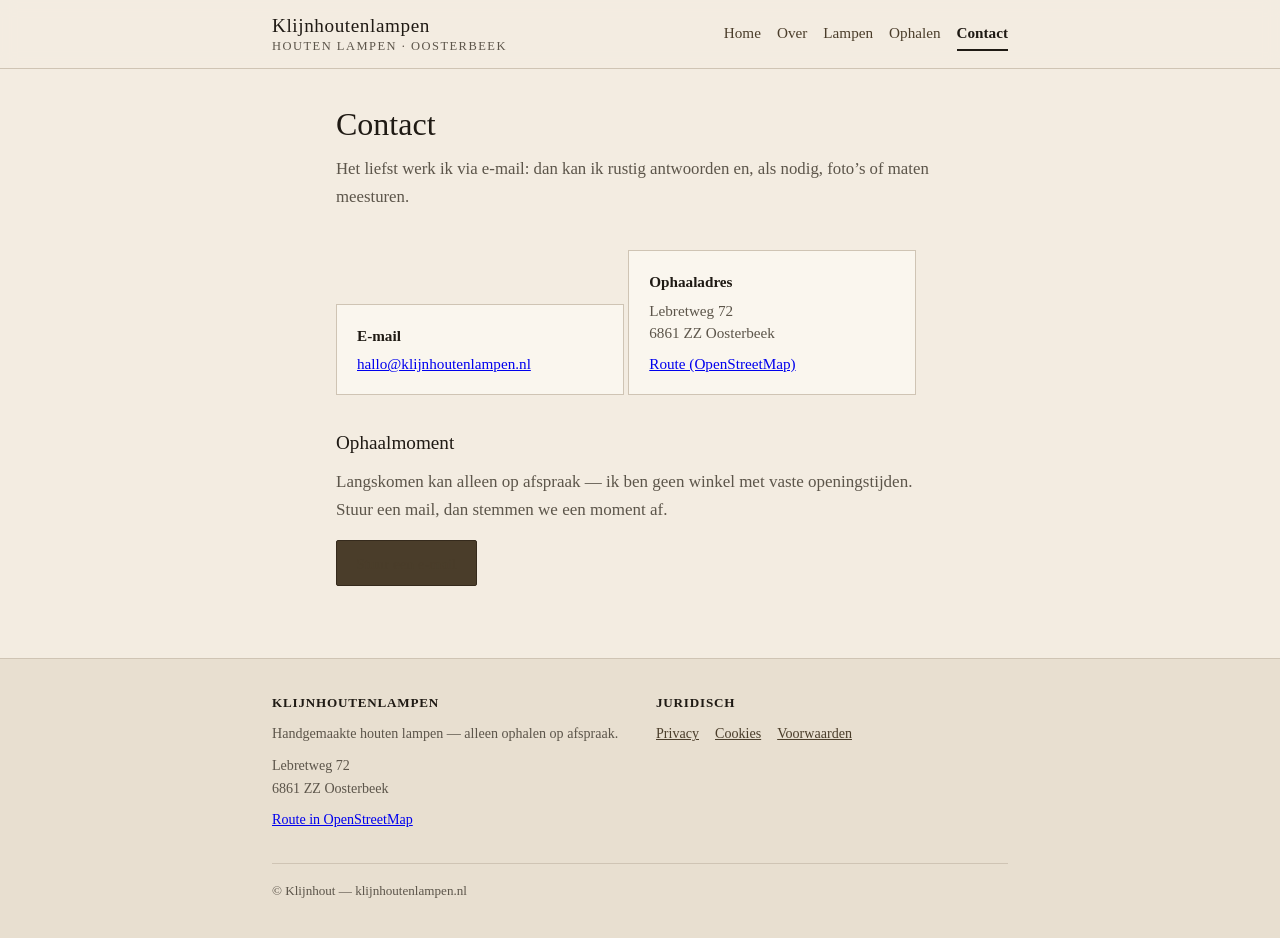
==== contact.html @ 4b03a02a "Multi-page site: navigatie, vertrouwen, ophalen Oosterbeek, juridisch Made-with: Cursor" ====
<!DOCTYPE html>
<html lang="nl">
<head>
  <meta charset="utf-8">
  <meta name="viewport" content="width=device-width, initial-scale=1">
  <title>Contact — Klijnhoutenlampen | Oosterbeek</title>
  <meta name="description" content="Contact met Klijnhoutenlampen: e-mail en adres in Oosterbeek (Lebretweg 72). Ophalen alleen op afspraak.">
  <link rel="canonical" href="https://klijnhoutenlampen.nl/contact.html">
  <link rel="stylesheet" href="css/style.css">
</head>
<body>
  <a class="skip-link" href="#inhoud">Naar inhoud</a>

  <header class="site-header">
    <div class="wrap header-inner">
      <a class="brand" href="index.html">
        <p class="brand-name">Klijnhoutenlampen</p>
        <p class="brand-tag">Houten lampen · Oosterbeek</p>
      </a>
      <nav class="site-nav" aria-label="Hoofdmenu">
        <a href="index.html">Home</a>
        <a href="over.html">Over</a>
        <a href="lampen.html">Lampen</a>
        <a href="ophalen.html">Ophalen</a>
        <a href="contact.html" aria-current="page">Contact</a>
      </nav>
    </div>
  </header>

  <main id="inhoud" class="wrap wrap--narrow">
    <h1 class="page-title">Contact</h1>
    <p class="page-intro">Het liefst werk ik via e-mail: dan kan ik rustig antwoorden en, als nodig, foto’s of maten meesturen.</p>

    <div class="address-card">
      <strong>E-mail</strong>
      <p><a href="mailto:hallo@klijnhoutenlampen.nl">hallo@klijnhoutenlampen.nl</a></p>
    </div>

    <div class="address-card" style="margin-top:1rem">
      <strong>Ophaaladres</strong>
      <p>
        Lebretweg 72<br>
        6861 ZZ Oosterbeek
      </p>
      <p style="margin-top:0.5rem"><a href="https://www.openstreetmap.org/search?query=Lebretweg%2072%2C%206861%20ZZ%20Oosterbeek">Route (OpenStreetMap)</a></p>
    </div>

    <div class="prose" style="margin-top:2rem">
      <h2>Ophaalmoment</h2>
      <p>
        Langskomen kan alleen op afspraak — ik ben geen winkel met vaste openingstijden.
        Stuur een mail, dan stemmen we een moment af.
      </p>
      <p><a class="button button--primary" href="mailto:hallo@klijnhoutenlampen.nl">Stuur een e-mail</a></p>
    </div>
  </main>

  <footer class="site-footer">
    <div class="wrap footer-grid">
      <div class="footer-col">
        <p><strong>Klijnhoutenlampen</strong></p>
        <p>Handgemaakte houten lampen — alleen ophalen op afspraak.</p>
        <p>Lebretweg 72<br>6861 ZZ Oosterbeek</p>
        <p><a href="https://www.openstreetmap.org/search?query=Lebretweg%2072%2C%206861%20ZZ%20Oosterbeek">Route in OpenStreetMap</a></p>
      </div>
      <div class="footer-col">
        <p><strong>Juridisch</strong></p>
        <div class="footer-links">
          <a href="privacy.html">Privacy</a>
          <a href="cookies.html">Cookies</a>
          <a href="voorwaarden.html">Voorwaarden</a>
        </div>
      </div>
    </div>
    <div class="wrap footer-meta">
      <p>© Klijnhout — klijnhoutenlampen.nl</p>
    </div>
  </footer>
</body>
</html>
---- css/style.css ----
:root {
  --ink: #1f1a14;
  --paper: #f3ece1;
  --paper-deep: #e8dfd0;
  --accent: #4a3d2a;
  --accent-hover: #352a1c;
  --muted: #5c554a;
  --line: #cfc4b4;
  --card: #faf6ee;
  --nav-height: 3.25rem;
}

*,
*::before,
*::after {
  box-sizing: border-box;
}

html {
  scroll-behavior: smooth;
}

body {
  margin: 0;
  font-family: "Georgia", "Times New Roman", serif;
  font-size: 1.0625rem;
  line-height: 1.65;
  color: var(--ink);
  background: var(--paper);
  min-height: 100vh;
  display: flex;
  flex-direction: column;
}

.visually-hidden {
  position: absolute;
  width: 1px;
  height: 1px;
  padding: 0;
  margin: -1px;
  overflow: hidden;
  clip: rect(0, 0, 0, 0);
  white-space: nowrap;
  border: 0;
}

.skip-link {
  position: absolute;
  left: -9999px;
  z-index: 999;
  padding: 0.5rem 1rem;
  background: var(--ink);
  color: var(--paper);
}

.skip-link:focus {
  left: 0.5rem;
  top: 0.5rem;
}

.wrap {
  width: min(46rem, calc(100% - 2rem));
  margin-inline: auto;
}

.wrap--narrow {
  width: min(38rem, calc(100% - 2rem));
}

/* ——— Header & navigatie ——— */
.site-header {
  position: sticky;
  top: 0;
  z-index: 50;
  background: rgba(243, 236, 225, 0.92);
  backdrop-filter: blur(8px);
  border-bottom: 1px solid var(--line);
}

.header-inner {
  display: flex;
  flex-wrap: wrap;
  align-items: center;
  justify-content: space-between;
  gap: 0.75rem 1.25rem;
  padding: 0.85rem 0;
  min-height: var(--nav-height);
}

.brand {
  text-decoration: none;
  color: inherit;
  line-height: 1.2;
}

.brand-name {
  margin: 0;
  font-size: 1.2rem;
  font-weight: normal;
  letter-spacing: 0.03em;
}

.brand-tag {
  margin: 0.15rem 0 0;
  font-size: 0.78rem;
  text-transform: uppercase;
  letter-spacing: 0.12em;
  color: var(--muted);
}

.site-nav {
  display: flex;
  flex-wrap: wrap;
  gap: 0.35rem 1rem;
  align-items: center;
}

.site-nav a {
  color: var(--accent);
  text-decoration: none;
  font-size: 0.95rem;
  padding: 0.25rem 0;
  border-bottom: 2px solid transparent;
}

.site-nav a:hover,
.site-nav a:focus {
  border-bottom-color: var(--accent);
}

.site-nav a[aria-current="page"] {
  border-bottom-color: var(--ink);
  color: var(--ink);
  font-weight: 600;
}

/* ——— Typografie & layout ——— */
main {
  flex: 1;
  padding-block: 2.25rem 3.5rem;
}

.page-title {
  font-size: clamp(1.6rem, 3.5vw, 2rem);
  font-weight: normal;
  line-height: 1.2;
  margin: 0 0 0.75rem;
}

.page-intro {
  margin: 0 0 1.5rem;
  color: var(--muted);
  font-size: 1.05rem;
}

.prose {
  color: var(--muted);
}

.prose p {
  margin: 0 0 1rem;
}

.prose h2 {
  font-size: 1.2rem;
  font-weight: normal;
  color: var(--ink);
  margin: 2rem 0 0.6rem;
}

.prose h2:first-child {
  margin-top: 0;
}

.prose ul {
  margin: 0 0 1rem;
  padding-left: 1.25rem;
}

.prose li + li {
  margin-top: 0.35rem;
}

.prose a {
  color: var(--accent);
}

.hero {
  padding-bottom: 0.5rem;
}

.hero h1 {
  font-size: clamp(1.85rem, 4.5vw, 2.45rem);
  font-weight: normal;
  line-height: 1.15;
  margin: 0 0 1rem;
  letter-spacing: -0.02em;
}

.lead {
  margin: 0 0 1.5rem;
  color: var(--muted);
  font-size: 1.08rem;
  max-width: 36em;
}

.hero-actions {
  display: flex;
  flex-wrap: wrap;
  gap: 0.65rem 1rem;
  margin-top: 0.25rem;
}

/* ——— Trust-balk ——— */
.trust-bar {
  margin-top: 2.5rem;
  padding: 1.35rem 1.25rem;
  background: var(--paper-deep);
  border: 1px solid var(--line);
  border-radius: 2px;
}

.trust-grid {
  display: grid;
  gap: 1.25rem 1.5rem;
}

@media (min-width: 32rem) {
  .trust-grid {
    grid-template-columns: repeat(3, 1fr);
  }
}

.trust-item h3 {
  margin: 0 0 0.35rem;
  font-size: 0.82rem;
  font-weight: 600;
  text-transform: uppercase;
  letter-spacing: 0.08em;
  color: var(--ink);
}

.trust-item p {
  margin: 0;
  font-size: 0.9rem;
  color: var(--muted);
  line-height: 1.5;
}

/* ——— Secties home ——— */
.section-block {
  margin-top: 2.75rem;
}

.section-block h2 {
  font-size: 1.2rem;
  font-weight: normal;
  margin: 0 0 0.65rem;
  color: var(--ink);
}

.section-block .intro {
  margin: 0 0 1rem;
  color: var(--muted);
}

.bullets {
  margin: 0;
  padding-left: 1.2rem;
  color: var(--muted);
}

.bullets li + li {
  margin-top: 0.4rem;
}

/* ——— Lampen-grid ——— */
.gallery-section .section-head h2,
.section-head h2 {
  font-size: 1.2rem;
  font-weight: normal;
  margin: 0 0 0.35rem;
}

.section-intro {
  margin: 0 0 1.25rem;
  color: var(--muted);
  font-size: 0.98rem;
}

.lampen-grid {
  display: grid;
  gap: 1.25rem;
}

@media (min-width: 36rem) {
  .lampen-grid {
    grid-template-columns: repeat(2, 1fr);
  }
}

@media (min-width: 52rem) {
  .lampen-grid--wide {
    grid-template-columns: repeat(3, 1fr);
  }
}

.lamp-card {
  border: 1px solid var(--line);
  background: var(--card);
  border-radius: 2px;
  overflow: hidden;
}

.lamp-card img {
  display: block;
  width: 100%;
  height: auto;
  aspect-ratio: 4 / 3;
  object-fit: cover;
}

.lamp-card figcaption {
  padding: 0.65rem 0.85rem 0.85rem;
  font-size: 0.9rem;
  color: var(--muted);
}

.empty-state {
  margin: 1rem 0 0;
  padding: 1rem 1.1rem;
  background: var(--card);
  border: 1px dashed var(--line);
  color: var(--muted);
  font-size: 0.95rem;
}

/* ——— Adreskaart ——— */
.address-card {
  margin-top: 1.5rem;
  padding: 1.1rem 1.25rem;
  background: var(--card);
  border: 1px solid var(--line);
  display: inline-block;
  min-width: min(100%, 18rem);
}

.address-card strong {
  display: block;
  margin-bottom: 0.35rem;
  color: var(--ink);
  font-size: 0.95rem;
}

.address-card p {
  margin: 0;
  color: var(--muted);
  font-size: 0.95rem;
  line-height: 1.5;
}

/* ——— Stappen / lijsten ——— */
.steps {
  margin: 0;
  padding: 0;
  list-style: none;
  counter-reset: step;
}

.steps li {
  position: relative;
  padding-left: 2.5rem;
  margin-bottom: 1.15rem;
  color: var(--muted);
}

.steps li::before {
  counter-increment: step;
  content: counter(step);
  position: absolute;
  left: 0;
  top: 0.1rem;
  width: 1.65rem;
  height: 1.65rem;
  line-height: 1.65rem;
  text-align: center;
  font-size: 0.85rem;
  font-weight: 600;
  color: var(--paper);
  background: var(--accent);
  border-radius: 50%;
}

/* ——— Knoppen ——— */
.button {
  display: inline-block;
  padding: 0.6rem 1.2rem;
  border: 1px solid var(--accent);
  color: var(--accent);
  text-decoration: none;
  font-size: 0.95rem;
  border-radius: 2px;
  transition: background 0.15s ease, color 0.15s ease;
}

.button:hover,
.button:focus {
  background: var(--accent);
  color: var(--paper);
}

.button--primary {
  background: var(--accent);
  color: var(--paper);
  border-color: var(--accent-hover);
}

.button--primary:hover,
.button--primary:focus {
  background: var(--accent-hover);
  color: var(--paper);
}

.button--ghost {
  border-color: var(--line);
  color: var(--ink);
}

.button--ghost:hover,
.button--ghost:focus {
  border-color: var(--accent);
  background: transparent;
  color: var(--accent);
}

/* ——— Footer ——— */
.site-footer {
  margin-top: auto;
  padding: 2rem 0 2.25rem;
  border-top: 1px solid var(--line);
  background: var(--paper-deep);
  font-size: 0.88rem;
  color: var(--muted);
}

.footer-grid {
  display: grid;
  gap: 1.5rem 2rem;
}

@media (min-width: 40rem) {
  .footer-grid {
    grid-template-columns: 1fr 1fr;
  }
}

.footer-col p {
  margin: 0 0 0.5rem;
}

.footer-col strong {
  color: var(--ink);
  font-size: 0.82rem;
  text-transform: uppercase;
  letter-spacing: 0.06em;
}

.footer-links {
  display: flex;
  flex-wrap: wrap;
  gap: 0.5rem 1rem;
}

.footer-links a {
  color: var(--accent);
}

.footer-meta {
  margin-top: 1.5rem;
  padding-top: 1rem;
  border-top: 1px solid var(--line);
  font-size: 0.82rem;
}

.footer-meta p {
  margin: 0;
}

.notice-box {
  margin-top: 1.5rem;
  padding: 1rem 1.15rem;
  border-left: 3px solid var(--accent);
  background: var(--card);
  color: var(--muted);
  font-size: 0.95rem;
}

.notice-box strong {
  color: var(--ink);
}
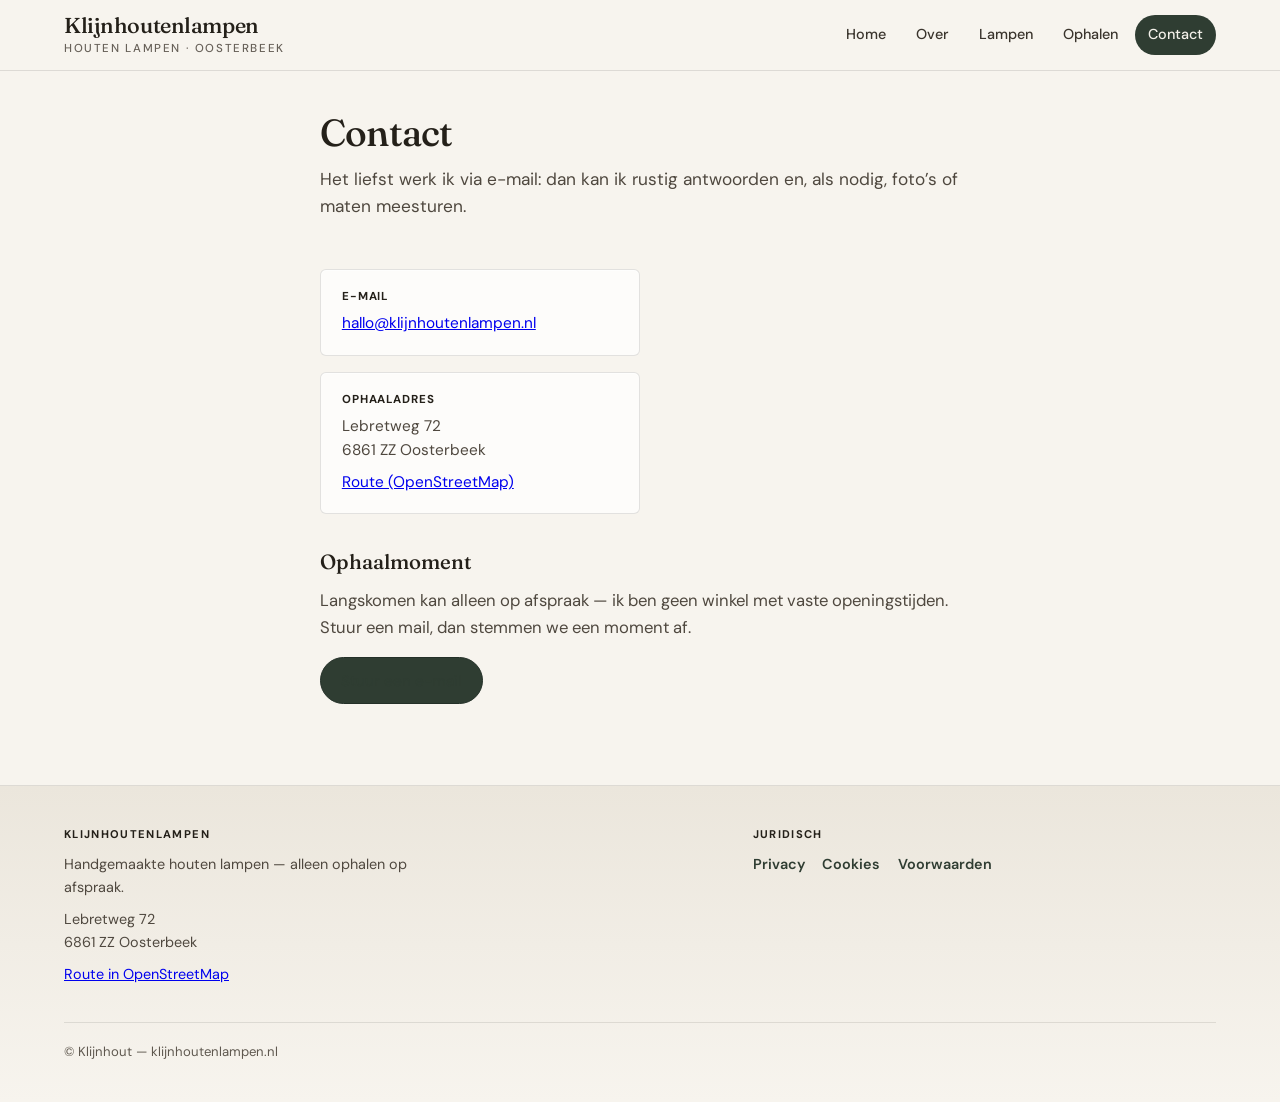
==== commit d6b4696f: "Redesign: Fraunces+DM Sans, split hero, trust-layout, taste-skill principes Made-with: Cursor" ====
--- a/contact.html
+++ b/contact.html
@@ -6,6 +6,9 @@
   <title>Contact — Klijnhoutenlampen | Oosterbeek</title>
   <meta name="description" content="Contact met Klijnhoutenlampen: e-mail en adres in Oosterbeek (Lebretweg 72). Ophalen alleen op afspraak.">
   <link rel="canonical" href="https://klijnhoutenlampen.nl/contact.html">
+  <link rel="preconnect" href="https://fonts.googleapis.com">
+  <link rel="preconnect" href="https://fonts.gstatic.com" crossorigin>
+  <link href="https://fonts.googleapis.com/css2?family=DM+Sans:wght@400;500;600;700&family=Fraunces:opsz,wght@9..144,450;9..144,600&display=swap" rel="stylesheet">
   <link rel="stylesheet" href="css/style.css">
 </head>
 <body>
--- a/css/style.css
+++ b/css/style.css
@@ -1,13 +1,25 @@
+/* Klijnhoutenlampen — layout & vormgeving
+   Geïnspireerd op designrichtlijnen zoals taste-skill (typografie, contrast, geen AI-clichés). */
+
 :root {
-  --ink: #1f1a14;
-  --paper: #f3ece1;
-  --paper-deep: #e8dfd0;
-  --accent: #4a3d2a;
-  --accent-hover: #352a1c;
-  --muted: #5c554a;
-  --line: #cfc4b4;
-  --card: #faf6ee;
-  --nav-height: 3.25rem;
+  --ink: #242019;
+  --ink-soft: #3a342c;
+  --body: #4f483f;
+  --paper: #f7f4ee;
+  --paper-2: #ebe6dc;
+  --line: rgba(36, 32, 25, 0.12);
+  --line-strong: rgba(36, 32, 25, 0.2);
+  --accent: #2f3d32;
+  --accent-hover: #243028;
+  --accent-muted: rgba(47, 61, 50, 0.12);
+  --card: #fdfcfa;
+  --shadow: 0 1px 0 rgba(255, 255, 255, 0.65) inset, 0 18px 48px rgba(36, 32, 25, 0.07);
+  --radius: 10px;
+  --radius-sm: 6px;
+  --ease: cubic-bezier(0.16, 1, 0.3, 1);
+  --font-sans: "DM Sans", system-ui, sans-serif;
+  --font-display: "Fraunces", Georgia, serif;
+  --nav-height: 3.5rem;
 }
 
 *,
@@ -22,14 +34,29 @@
 
 body {
   margin: 0;
-  font-family: "Georgia", "Times New Roman", serif;
+  font-family: var(--font-sans);
   font-size: 1.0625rem;
-  line-height: 1.65;
-  color: var(--ink);
+  line-height: 1.6;
+  color: var(--body);
   background: var(--paper);
   min-height: 100vh;
   display: flex;
   flex-direction: column;
+  -webkit-font-smoothing: antialiased;
+}
+
+::selection {
+  background: var(--accent-muted);
+  color: var(--ink);
+}
+
+h1,
+h2,
+h3,
+.brand-name,
+.page-title {
+  font-family: var(--font-display);
+  color: var(--ink);
 }
 
 .visually-hidden {
@@ -47,33 +74,34 @@
 .skip-link {
   position: absolute;
   left: -9999px;
-  z-index: 999;
+  z-index: 10000;
   padding: 0.5rem 1rem;
   background: var(--ink);
   color: var(--paper);
+  font-family: var(--font-sans);
 }
 
 .skip-link:focus {
-  left: 0.5rem;
-  top: 0.5rem;
+  left: 0.75rem;
+  top: 0.75rem;
 }
 
 .wrap {
-  width: min(46rem, calc(100% - 2rem));
+  width: min(72rem, calc(100% - 1.75rem));
   margin-inline: auto;
 }
 
 .wrap--narrow {
-  width: min(38rem, calc(100% - 2rem));
-}
-
-/* ——— Header & navigatie ——— */
+  width: min(40rem, calc(100% - 1.75rem));
+}
+
+/* ——— Header ——— */
 .site-header {
   position: sticky;
   top: 0;
   z-index: 50;
-  background: rgba(243, 236, 225, 0.92);
-  backdrop-filter: blur(8px);
+  background: rgba(247, 244, 238, 0.94);
+  backdrop-filter: blur(12px);
   border-bottom: 1px solid var(--line);
 }
 
@@ -82,90 +110,107 @@
   flex-wrap: wrap;
   align-items: center;
   justify-content: space-between;
-  gap: 0.75rem 1.25rem;
-  padding: 0.85rem 0;
+  gap: 1rem 1.5rem;
+  padding: 0.9rem 0;
   min-height: var(--nav-height);
 }
 
 .brand {
   text-decoration: none;
   color: inherit;
-  line-height: 1.2;
+  line-height: 1.15;
 }
 
 .brand-name {
   margin: 0;
-  font-size: 1.2rem;
-  font-weight: normal;
-  letter-spacing: 0.03em;
+  font-size: 1.35rem;
+  font-weight: 500;
+  letter-spacing: -0.02em;
 }
 
 .brand-tag {
-  margin: 0.15rem 0 0;
-  font-size: 0.78rem;
+  margin: 0.2rem 0 0;
+  font-family: var(--font-sans);
+  font-size: 0.72rem;
+  font-weight: 500;
   text-transform: uppercase;
-  letter-spacing: 0.12em;
-  color: var(--muted);
+  letter-spacing: 0.14em;
+  color: var(--body);
+  opacity: 0.85;
 }
 
 .site-nav {
   display: flex;
   flex-wrap: wrap;
-  gap: 0.35rem 1rem;
+  gap: 0.25rem;
   align-items: center;
 }
 
 .site-nav a {
-  color: var(--accent);
+  font-family: var(--font-sans);
+  font-size: 0.9rem;
+  font-weight: 500;
+  color: var(--ink-soft);
   text-decoration: none;
-  font-size: 0.95rem;
-  padding: 0.25rem 0;
-  border-bottom: 2px solid transparent;
+  padding: 0.45rem 0.75rem;
+  border-radius: 999px;
+  border: 1px solid transparent;
+  transition: background 0.2s var(--ease), color 0.2s var(--ease), border-color 0.2s var(--ease);
 }
 
 .site-nav a:hover,
-.site-nav a:focus {
-  border-bottom-color: var(--accent);
+.site-nav a:focus-visible {
+  background: rgba(36, 32, 25, 0.05);
+  color: var(--ink);
 }
 
 .site-nav a[aria-current="page"] {
-  border-bottom-color: var(--ink);
-  color: var(--ink);
-  font-weight: 600;
-}
-
-/* ——— Typografie & layout ——— */
+  background: var(--accent);
+  color: #f4f1ea;
+  border-color: transparent;
+}
+
+.site-nav a[aria-current="page"]:hover {
+  background: var(--accent-hover);
+  color: #fff;
+}
+
+/* ——— Main ——— */
 main {
   flex: 1;
-  padding-block: 2.25rem 3.5rem;
+  padding-block: 2.5rem 4rem;
 }
 
 .page-title {
-  font-size: clamp(1.6rem, 3.5vw, 2rem);
-  font-weight: normal;
-  line-height: 1.2;
-  margin: 0 0 0.75rem;
+  font-size: clamp(1.85rem, 3.2vw, 2.35rem);
+  font-weight: 500;
+  line-height: 1.18;
+  letter-spacing: -0.02em;
+  margin: 0 0 0.65rem;
 }
 
 .page-intro {
-  margin: 0 0 1.5rem;
-  color: var(--muted);
-  font-size: 1.05rem;
+  margin: 0 0 1.75rem;
+  font-size: 1.08rem;
+  max-width: 58ch;
+  color: var(--body);
 }
 
 .prose {
-  color: var(--muted);
+  font-size: 1.04rem;
+  max-width: 62ch;
 }
 
 .prose p {
-  margin: 0 0 1rem;
+  margin: 0 0 1.05rem;
 }
 
 .prose h2 {
-  font-size: 1.2rem;
-  font-weight: normal;
+  font-family: var(--font-display);
+  font-size: 1.28rem;
+  font-weight: 500;
+  margin: 2.25rem 0 0.55rem;
   color: var(--ink);
-  margin: 2rem 0 0.6rem;
 }
 
 .prose h2:first-child {
@@ -173,193 +218,274 @@
 }
 
 .prose ul {
-  margin: 0 0 1rem;
-  padding-left: 1.25rem;
+  margin: 0 0 1.1rem;
+  padding-left: 1.2rem;
 }
 
 .prose li + li {
-  margin-top: 0.35rem;
+  margin-top: 0.4rem;
 }
 
 .prose a {
   color: var(--accent);
-}
-
-.hero {
+  font-weight: 500;
+  text-underline-offset: 0.18em;
+}
+
+.prose a:hover {
+  color: var(--accent-hover);
+}
+
+/* ——— Home: split hero ——— */
+.hero-split {
+  display: grid;
+  gap: 2rem 3rem;
+  align-items: center;
   padding-bottom: 0.5rem;
 }
 
-.hero h1 {
-  font-size: clamp(1.85rem, 4.5vw, 2.45rem);
-  font-weight: normal;
-  line-height: 1.15;
+@media (min-width: 52rem) {
+  .hero-split {
+    grid-template-columns: minmax(0, 1fr) minmax(0, 1.05fr);
+    gap: 3rem 3.5rem;
+  }
+}
+
+.eyebrow {
+  margin: 0 0 0.65rem;
+  font-family: var(--font-sans);
+  font-size: 0.75rem;
+  font-weight: 600;
+  letter-spacing: 0.16em;
+  text-transform: uppercase;
+  color: var(--accent);
+}
+
+.hero-split h1 {
+  font-size: clamp(2rem, 4vw, 2.75rem);
+  font-weight: 500;
+  line-height: 1.12;
+  letter-spacing: -0.03em;
   margin: 0 0 1rem;
-  letter-spacing: -0.02em;
 }
 
 .lead {
   margin: 0 0 1.5rem;
-  color: var(--muted);
-  font-size: 1.08rem;
-  max-width: 36em;
+  font-size: 1.1rem;
+  line-height: 1.62;
+  max-width: 38ch;
+  color: var(--body);
 }
 
 .hero-actions {
   display: flex;
   flex-wrap: wrap;
-  gap: 0.65rem 1rem;
-  margin-top: 0.25rem;
-}
-
-/* ——— Trust-balk ——— */
-.trust-bar {
-  margin-top: 2.5rem;
-  padding: 1.35rem 1.25rem;
-  background: var(--paper-deep);
+  gap: 0.6rem 0.85rem;
+}
+
+.hero-figure {
+  margin: 0;
+}
+
+.hero-figure img {
+  width: 100%;
+  height: auto;
+  display: block;
+  border-radius: var(--radius);
+  border: 1px solid var(--line-strong);
+  box-shadow: var(--shadow);
+}
+
+.hero-figure figcaption {
+  margin-top: 0.65rem;
+  font-size: 0.88rem;
+  line-height: 1.45;
+  color: var(--body);
+  opacity: 0.92;
+}
+
+/* Trust: geen drie gelijke kolommen — eerste rij volle breedte, daarna twee */
+.trust-panel {
+  margin-top: 3.25rem;
+  padding: 1.75rem 1.5rem 1.5rem;
+  background: linear-gradient(165deg, var(--paper-2) 0%, #f2efe8 100%);
   border: 1px solid var(--line);
-  border-radius: 2px;
+  border-radius: var(--radius);
+  box-shadow: var(--shadow);
 }
 
 .trust-grid {
   display: grid;
-  gap: 1.25rem 1.5rem;
-}
-
-@media (min-width: 32rem) {
+  gap: 1.35rem 1.75rem;
+}
+
+@media (min-width: 40rem) {
   .trust-grid {
-    grid-template-columns: repeat(3, 1fr);
+    grid-template-columns: 1fr 1fr;
   }
+
+  .trust-item--lead {
+    grid-column: 1 / -1;
+    padding-bottom: 1.25rem;
+    margin-bottom: 0.15rem;
+    border-bottom: 1px solid var(--line);
+  }
 }
 
 .trust-item h3 {
-  margin: 0 0 0.35rem;
-  font-size: 0.82rem;
-  font-weight: 600;
+  margin: 0 0 0.4rem;
+  font-family: var(--font-sans);
+  font-size: 0.72rem;
+  font-weight: 700;
   text-transform: uppercase;
-  letter-spacing: 0.08em;
-  color: var(--ink);
+  letter-spacing: 0.1em;
+  color: var(--accent);
 }
 
 .trust-item p {
   margin: 0;
-  font-size: 0.9rem;
-  color: var(--muted);
-  line-height: 1.5;
-}
-
-/* ——— Secties home ——— */
+  font-size: 0.95rem;
+  line-height: 1.55;
+  color: var(--body);
+}
+
+/* ——— Secties ——— */
 .section-block {
-  margin-top: 2.75rem;
+  margin-top: 3.25rem;
 }
 
 .section-block h2 {
-  font-size: 1.2rem;
-  font-weight: normal;
-  margin: 0 0 0.65rem;
-  color: var(--ink);
+  font-family: var(--font-display);
+  font-size: 1.35rem;
+  font-weight: 500;
+  margin: 0 0 0.6rem;
+  letter-spacing: -0.02em;
 }
 
 .section-block .intro {
   margin: 0 0 1rem;
-  color: var(--muted);
+  max-width: 58ch;
+}
+
+.section-cta {
+  margin-top: 1.25rem;
 }
 
 .bullets {
   margin: 0;
-  padding-left: 1.2rem;
-  color: var(--muted);
+  padding-left: 1.15rem;
+  max-width: 58ch;
 }
 
 .bullets li + li {
-  margin-top: 0.4rem;
-}
-
-/* ——— Lampen-grid ——— */
-.gallery-section .section-head h2,
+  margin-top: 0.45rem;
+}
+
 .section-head h2 {
-  font-size: 1.2rem;
-  font-weight: normal;
-  margin: 0 0 0.35rem;
+  font-family: var(--font-display);
+  font-size: 1.35rem;
+  font-weight: 500;
+  margin: 0 0 0.4rem;
 }
 
 .section-intro {
-  margin: 0 0 1.25rem;
-  color: var(--muted);
-  font-size: 0.98rem;
+  margin: 0 0 1.35rem;
+  max-width: 58ch;
+  font-size: 1rem;
+}
+
+/* ——— Galerij ——— */
+.gallery-section .section-head {
+  margin-bottom: 0.25rem;
 }
 
 .lampen-grid {
   display: grid;
-  gap: 1.25rem;
+  gap: 1.35rem;
 }
 
 @media (min-width: 36rem) {
   .lampen-grid {
-    grid-template-columns: repeat(2, 1fr);
+    grid-template-columns: repeat(2, minmax(0, 1fr));
   }
 }
 
-@media (min-width: 52rem) {
+@media (min-width: 60rem) {
   .lampen-grid--wide {
-    grid-template-columns: repeat(3, 1fr);
+    grid-template-columns: repeat(2, minmax(0, 1fr));
   }
 }
 
 .lamp-card {
+  background: var(--card);
+  border-radius: var(--radius);
   border: 1px solid var(--line);
-  background: var(--card);
-  border-radius: 2px;
   overflow: hidden;
+  box-shadow: 0 1px 0 rgba(255, 255, 255, 0.8) inset;
+  transition: transform 0.25s var(--ease), box-shadow 0.25s var(--ease);
+}
+
+.lamp-card:hover {
+  transform: translateY(-2px);
+  box-shadow: var(--shadow);
 }
 
 .lamp-card img {
   display: block;
   width: 100%;
   height: auto;
-  aspect-ratio: 4 / 3;
+  aspect-ratio: 3 / 4;
   object-fit: cover;
 }
 
 .lamp-card figcaption {
-  padding: 0.65rem 0.85rem 0.85rem;
+  padding: 0.75rem 1rem 1rem;
   font-size: 0.9rem;
-  color: var(--muted);
+  line-height: 1.45;
+  color: var(--body);
+  border-top: 1px solid var(--line);
+  background: #f5f3f0;
 }
 
 .empty-state {
   margin: 1rem 0 0;
-  padding: 1rem 1.1rem;
+  padding: 1.15rem 1.25rem;
+  border-radius: var(--radius-sm);
+  border: 1px dashed var(--line-strong);
   background: var(--card);
-  border: 1px dashed var(--line);
-  color: var(--muted);
-  font-size: 0.95rem;
-}
-
-/* ——— Adreskaart ——— */
+  font-size: 0.96rem;
+}
+
+/* ——— Kaarten / kaders ——— */
 .address-card {
-  margin-top: 1.5rem;
-  padding: 1.1rem 1.25rem;
+  margin-top: 1.25rem;
+  padding: 1.15rem 1.3rem;
   background: var(--card);
   border: 1px solid var(--line);
+  border-radius: var(--radius-sm);
+  box-shadow: 0 1px 0 rgba(255, 255, 255, 0.7) inset;
   display: inline-block;
-  min-width: min(100%, 18rem);
+  min-width: min(100%, 20rem);
 }
 
 .address-card strong {
   display: block;
   margin-bottom: 0.35rem;
+  font-family: var(--font-sans);
+  font-size: 0.72rem;
+  font-weight: 700;
+  letter-spacing: 0.08em;
+  text-transform: uppercase;
   color: var(--ink);
-  font-size: 0.95rem;
 }
 
 .address-card p {
   margin: 0;
-  color: var(--muted);
-  font-size: 0.95rem;
-  line-height: 1.5;
-}
-
-/* ——— Stappen / lijsten ——— */
+  font-size: 0.96rem;
+  line-height: 1.55;
+}
+
+/* ——— Stappen ——— */
 .steps {
   margin: 0;
   padding: 0;
@@ -369,9 +495,8 @@
 
 .steps li {
   position: relative;
-  padding-left: 2.5rem;
-  margin-bottom: 1.15rem;
-  color: var(--muted);
+  padding-left: 2.65rem;
+  margin-bottom: 1.2rem;
 }
 
 .steps li::before {
@@ -379,107 +504,137 @@
   content: counter(step);
   position: absolute;
   left: 0;
-  top: 0.1rem;
-  width: 1.65rem;
-  height: 1.65rem;
-  line-height: 1.65rem;
+  top: 0.05rem;
+  width: 1.75rem;
+  height: 1.75rem;
+  line-height: 1.75rem;
   text-align: center;
-  font-size: 0.85rem;
-  font-weight: 600;
-  color: var(--paper);
+  font-family: var(--font-sans);
+  font-size: 0.82rem;
+  font-weight: 700;
+  color: #f4f1ea;
   background: var(--accent);
   border-radius: 50%;
 }
 
 /* ——— Knoppen ——— */
 .button {
-  display: inline-block;
-  padding: 0.6rem 1.2rem;
-  border: 1px solid var(--accent);
-  color: var(--accent);
+  display: inline-flex;
+  align-items: center;
+  justify-content: center;
+  gap: 0.35rem;
+  font-family: var(--font-sans);
+  font-size: 0.94rem;
+  font-weight: 600;
+  padding: 0.65rem 1.25rem;
+  border-radius: 999px;
   text-decoration: none;
-  font-size: 0.95rem;
-  border-radius: 2px;
-  transition: background 0.15s ease, color 0.15s ease;
-}
-
-.button:hover,
-.button:focus {
-  background: var(--accent);
-  color: var(--paper);
+  border: 1px solid transparent;
+  cursor: pointer;
+  transition: background 0.2s var(--ease), color 0.2s var(--ease), border-color 0.2s var(--ease), transform 0.15s var(--ease);
+}
+
+.button:active {
+  transform: scale(0.98);
 }
 
 .button--primary {
   background: var(--accent);
-  color: var(--paper);
+  color: #f6f3ec;
   border-color: var(--accent-hover);
 }
 
 .button--primary:hover,
-.button--primary:focus {
+.button--primary:focus-visible {
   background: var(--accent-hover);
-  color: var(--paper);
+  color: #fff;
 }
 
 .button--ghost {
-  border-color: var(--line);
-  color: var(--ink);
+  background: transparent;
+  color: var(--ink-soft);
+  border-color: var(--line-strong);
 }
 
 .button--ghost:hover,
-.button--ghost:focus {
+.button--ghost:focus-visible {
   border-color: var(--accent);
+  color: var(--accent);
+  background: rgba(47, 61, 50, 0.06);
+}
+
+.button:not(.button--primary):not(.button--ghost) {
   background: transparent;
   color: var(--accent);
+  border-color: var(--accent);
+}
+
+.button:not(.button--primary):not(.button--ghost):hover {
+  background: var(--accent);
+  color: #f6f3ec;
 }
 
 /* ——— Footer ——— */
 .site-footer {
   margin-top: auto;
-  padding: 2rem 0 2.25rem;
+  padding: 2.5rem 0 2.5rem;
   border-top: 1px solid var(--line);
-  background: var(--paper-deep);
-  font-size: 0.88rem;
-  color: var(--muted);
+  background: linear-gradient(180deg, var(--paper-2) 0%, var(--paper) 100%);
+  font-size: 0.9rem;
+  color: var(--body);
 }
 
 .footer-grid {
   display: grid;
-  gap: 1.5rem 2rem;
-}
-
-@media (min-width: 40rem) {
+  gap: 1.75rem 2.5rem;
+}
+
+@media (min-width: 44rem) {
   .footer-grid {
-    grid-template-columns: 1fr 1fr;
+    grid-template-columns: 1.4fr 1fr;
+    align-items: start;
   }
 }
 
 .footer-col p {
-  margin: 0 0 0.5rem;
+  margin: 0 0 0.55rem;
+  max-width: 36ch;
 }
 
 .footer-col strong {
+  display: block;
+  margin-bottom: 0.45rem;
+  font-family: var(--font-sans);
+  font-size: 0.7rem;
+  font-weight: 700;
+  letter-spacing: 0.12em;
+  text-transform: uppercase;
   color: var(--ink);
-  font-size: 0.82rem;
-  text-transform: uppercase;
-  letter-spacing: 0.06em;
 }
 
 .footer-links {
   display: flex;
   flex-wrap: wrap;
-  gap: 0.5rem 1rem;
+  gap: 0.5rem 1.1rem;
 }
 
 .footer-links a {
+  font-weight: 600;
   color: var(--accent);
+  text-decoration: none;
+}
+
+.footer-links a:hover {
+  text-decoration: underline;
+  text-underline-offset: 0.2em;
 }
 
 .footer-meta {
-  margin-top: 1.5rem;
-  padding-top: 1rem;
+  margin-top: 1.75rem;
+  padding-top: 1.1rem;
   border-top: 1px solid var(--line);
   font-size: 0.82rem;
+  opacity: 0.9;
 }
 
 .footer-meta p {
@@ -487,14 +642,22 @@
 }
 
 .notice-box {
-  margin-top: 1.5rem;
-  padding: 1rem 1.15rem;
-  border-left: 3px solid var(--accent);
+  margin-top: 1.75rem;
+  padding: 1.15rem 1.25rem;
+  border-radius: var(--radius-sm);
+  border: 1px solid var(--line);
+  border-left: 4px solid var(--accent);
   background: var(--card);
-  color: var(--muted);
-  font-size: 0.95rem;
+  font-size: 0.98rem;
+  line-height: 1.55;
 }
 
 .notice-box strong {
+  font-family: var(--font-sans);
   color: var(--ink);
 }
+
+.notice-box a {
+  font-weight: 600;
+  color: var(--accent);
+}
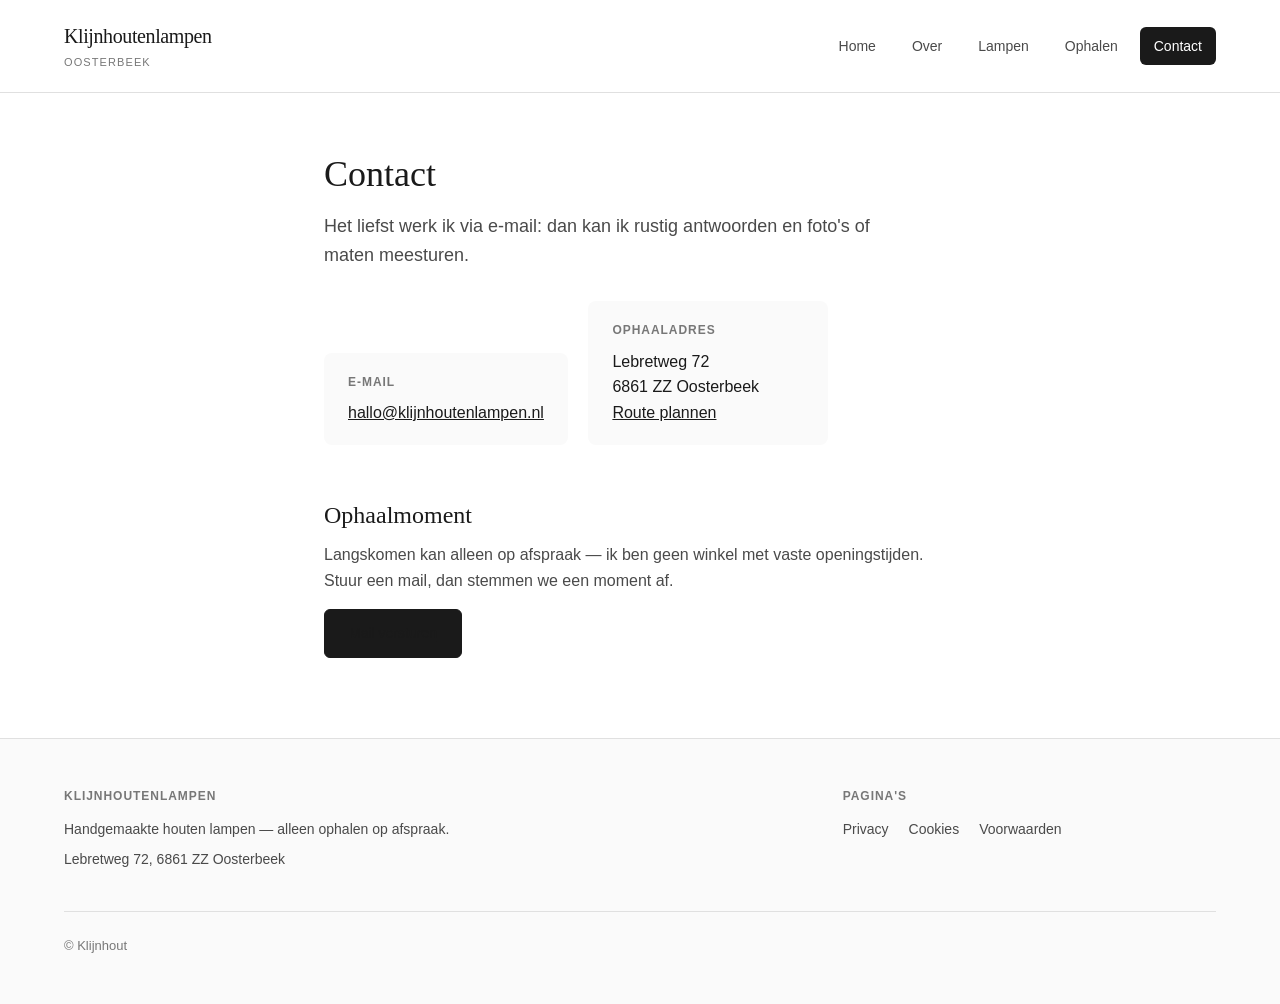
==== commit 0174a723: "Refactor: Update layout and styles for consistency across pages - Changed header and footer structur" ====
--- a/contact.html
+++ b/contact.html
@@ -3,24 +3,20 @@
 <head>
   <meta charset="utf-8">
   <meta name="viewport" content="width=device-width, initial-scale=1">
-  <title>Contact — Klijnhoutenlampen | Oosterbeek</title>
-  <meta name="description" content="Contact met Klijnhoutenlampen: e-mail en adres in Oosterbeek (Lebretweg 72). Ophalen alleen op afspraak.">
-  <link rel="canonical" href="https://klijnhoutenlampen.nl/contact.html">
-  <link rel="preconnect" href="https://fonts.googleapis.com">
-  <link rel="preconnect" href="https://fonts.gstatic.com" crossorigin>
-  <link href="https://fonts.googleapis.com/css2?family=DM+Sans:wght@400;500;600;700&family=Fraunces:opsz,wght@9..144,450;9..144,600&display=swap" rel="stylesheet">
+  <title>Contact — Klijnhoutenlampen</title>
+  <meta name="description" content="Contact met Klijnhoutenlampen: e-mail en adres in Oosterbeek.">
   <link rel="stylesheet" href="css/style.css">
 </head>
 <body>
-  <a class="skip-link" href="#inhoud">Naar inhoud</a>
+  <a class="skip-link" href="#main">Naar inhoud</a>
 
-  <header class="site-header">
-    <div class="wrap header-inner">
-      <a class="brand" href="index.html">
-        <p class="brand-name">Klijnhoutenlampen</p>
-        <p class="brand-tag">Houten lampen · Oosterbeek</p>
+  <header class="header">
+    <div class="container header__inner">
+      <a class="logo" href="index.html">
+        <p class="logo__name">Klijnhoutenlampen</p>
+        <p class="logo__sub">Oosterbeek</p>
       </a>
-      <nav class="site-nav" aria-label="Hoofdmenu">
+      <nav class="nav" aria-label="Hoofdmenu">
         <a href="index.html">Home</a>
         <a href="over.html">Over</a>
         <a href="lampen.html">Lampen</a>
@@ -30,53 +26,50 @@
     </div>
   </header>
 
-  <main id="inhoud" class="wrap wrap--narrow">
-    <h1 class="page-title">Contact</h1>
-    <p class="page-intro">Het liefst werk ik via e-mail: dan kan ik rustig antwoorden en, als nodig, foto’s of maten meesturen.</p>
+  <main id="main" class="page">
+    <div class="container container--narrow">
+      <h1 class="page__title">Contact</h1>
+      <p class="page__intro">Het liefst werk ik via e-mail: dan kan ik rustig antwoorden en foto's of maten meesturen.</p>
 
-    <div class="address-card">
-      <strong>E-mail</strong>
-      <p><a href="mailto:hallo@klijnhoutenlampen.nl">hallo@klijnhoutenlampen.nl</a></p>
-    </div>
+      <div class="contact-card">
+        <strong>E-mail</strong>
+        <p><a href="mailto:hallo@klijnhoutenlampen.nl">hallo@klijnhoutenlampen.nl</a></p>
+      </div>
 
-    <div class="address-card" style="margin-top:1rem">
-      <strong>Ophaaladres</strong>
-      <p>
-        Lebretweg 72<br>
-        6861 ZZ Oosterbeek
-      </p>
-      <p style="margin-top:0.5rem"><a href="https://www.openstreetmap.org/search?query=Lebretweg%2072%2C%206861%20ZZ%20Oosterbeek">Route (OpenStreetMap)</a></p>
-    </div>
+      <div class="contact-card">
+        <strong>Ophaaladres</strong>
+        <p>Lebretweg 72<br>6861 ZZ Oosterbeek</p>
+        <p><a href="https://www.openstreetmap.org/search?query=Lebretweg%2072%2C%206861%20ZZ%20Oosterbeek">Route plannen</a></p>
+      </div>
 
-    <div class="prose" style="margin-top:2rem">
-      <h2>Ophaalmoment</h2>
-      <p>
-        Langskomen kan alleen op afspraak — ik ben geen winkel met vaste openingstijden.
-        Stuur een mail, dan stemmen we een moment af.
-      </p>
-      <p><a class="button button--primary" href="mailto:hallo@klijnhoutenlampen.nl">Stuur een e-mail</a></p>
+      <div class="prose" style="margin-top: 40px;">
+        <h2>Ophaalmoment</h2>
+        <p>Langskomen kan alleen op afspraak — ik ben geen winkel met vaste openingstijden. Stuur een mail, dan stemmen we een moment af.</p>
+        <a class="btn btn--dark" href="mailto:hallo@klijnhoutenlampen.nl">Mail versturen</a>
+      </div>
     </div>
   </main>
 
-  <footer class="site-footer">
-    <div class="wrap footer-grid">
-      <div class="footer-col">
-        <p><strong>Klijnhoutenlampen</strong></p>
-        <p>Handgemaakte houten lampen — alleen ophalen op afspraak.</p>
-        <p>Lebretweg 72<br>6861 ZZ Oosterbeek</p>
-        <p><a href="https://www.openstreetmap.org/search?query=Lebretweg%2072%2C%206861%20ZZ%20Oosterbeek">Route in OpenStreetMap</a></p>
-      </div>
-      <div class="footer-col">
-        <p><strong>Juridisch</strong></p>
-        <div class="footer-links">
-          <a href="privacy.html">Privacy</a>
-          <a href="cookies.html">Cookies</a>
-          <a href="voorwaarden.html">Voorwaarden</a>
+  <footer class="footer">
+    <div class="container">
+      <div class="footer__grid">
+        <div class="footer__col">
+          <strong>Klijnhoutenlampen</strong>
+          <p>Handgemaakte houten lampen — alleen ophalen op afspraak.</p>
+          <p>Lebretweg 72, 6861 ZZ Oosterbeek</p>
+        </div>
+        <div class="footer__col">
+          <strong>Pagina's</strong>
+          <div class="footer__links">
+            <a href="privacy.html">Privacy</a>
+            <a href="cookies.html">Cookies</a>
+            <a href="voorwaarden.html">Voorwaarden</a>
+          </div>
         </div>
       </div>
-    </div>
-    <div class="wrap footer-meta">
-      <p>© Klijnhout — klijnhoutenlampen.nl</p>
+      <div class="footer__bottom">
+        <p>© Klijnhout</p>
+      </div>
     </div>
   </footer>
 </body>
--- a/css/style.css
+++ b/css/style.css
@@ -1,63 +1,42 @@
-/* Klijnhoutenlampen — layout & vormgeving
-   Geïnspireerd op designrichtlijnen zoals taste-skill (typografie, contrast, geen AI-clichés). */
+/* Klijnhoutenlampen — clean, editorial design */
 
 :root {
-  --ink: #242019;
-  --ink-soft: #3a342c;
-  --body: #4f483f;
-  --paper: #f7f4ee;
-  --paper-2: #ebe6dc;
-  --line: rgba(36, 32, 25, 0.12);
-  --line-strong: rgba(36, 32, 25, 0.2);
-  --accent: #2f3d32;
-  --accent-hover: #243028;
-  --accent-muted: rgba(47, 61, 50, 0.12);
-  --card: #fdfcfa;
-  --shadow: 0 1px 0 rgba(255, 255, 255, 0.65) inset, 0 18px 48px rgba(36, 32, 25, 0.07);
-  --radius: 10px;
-  --radius-sm: 6px;
-  --ease: cubic-bezier(0.16, 1, 0.3, 1);
-  --font-sans: "DM Sans", system-ui, sans-serif;
-  --font-display: "Fraunces", Georgia, serif;
-  --nav-height: 3.5rem;
-}
-
-*,
-*::before,
-*::after {
-  box-sizing: border-box;
-}
-
-html {
-  scroll-behavior: smooth;
-}
+  --text: #1a1a1a;
+  --text-2: #4a4a4a;
+  --text-3: #777;
+  --bg: #fafafa;
+  --bg-2: #f0f0f0;
+  --border: #e0e0e0;
+  --accent: #1a1a1a;
+  --white: #fff;
+  --font: -apple-system, BlinkMacSystemFont, "Segoe UI", Roboto, sans-serif;
+  --serif: "Georgia", "Times New Roman", serif;
+}
+
+*, *::before, *::after { box-sizing: border-box; }
+
+html { scroll-behavior: smooth; }
 
 body {
   margin: 0;
-  font-family: var(--font-sans);
-  font-size: 1.0625rem;
+  font-family: var(--font);
+  font-size: 16px;
   line-height: 1.6;
-  color: var(--body);
-  background: var(--paper);
-  min-height: 100vh;
-  display: flex;
-  flex-direction: column;
+  color: var(--text-2);
+  background: var(--white);
   -webkit-font-smoothing: antialiased;
 }
 
-::selection {
-  background: var(--accent-muted);
-  color: var(--ink);
-}
-
-h1,
-h2,
-h3,
-.brand-name,
-.page-title {
-  font-family: var(--font-display);
-  color: var(--ink);
-}
+h1, h2, h3 {
+  font-family: var(--serif);
+  font-weight: 400;
+  color: var(--text);
+  line-height: 1.2;
+}
+
+a { color: var(--text); }
+
+img { display: block; max-width: 100%; height: auto; }
 
 .visually-hidden {
   position: absolute;
@@ -67,150 +46,329 @@
   margin: -1px;
   overflow: hidden;
   clip: rect(0, 0, 0, 0);
-  white-space: nowrap;
   border: 0;
 }
 
-.skip-link {
-  position: absolute;
-  left: -9999px;
-  z-index: 10000;
-  padding: 0.5rem 1rem;
-  background: var(--ink);
-  color: var(--paper);
-  font-family: var(--font-sans);
-}
-
-.skip-link:focus {
-  left: 0.75rem;
-  top: 0.75rem;
-}
-
-.wrap {
-  width: min(72rem, calc(100% - 1.75rem));
-  margin-inline: auto;
-}
-
-.wrap--narrow {
-  width: min(40rem, calc(100% - 1.75rem));
-}
-
-/* ——— Header ——— */
-.site-header {
+/* Layout */
+.container {
+  max-width: 1200px;
+  margin: 0 auto;
+  padding: 0 24px;
+}
+
+.container--narrow {
+  max-width: 680px;
+}
+
+/* Header */
+.header {
+  padding: 20px 0;
+  border-bottom: 1px solid var(--border);
+  background: var(--white);
   position: sticky;
   top: 0;
-  z-index: 50;
-  background: rgba(247, 244, 238, 0.94);
-  backdrop-filter: blur(12px);
-  border-bottom: 1px solid var(--line);
-}
-
-.header-inner {
+  z-index: 100;
+}
+
+.header__inner {
+  display: flex;
+  justify-content: space-between;
+  align-items: center;
+  flex-wrap: wrap;
+  gap: 16px;
+}
+
+.logo {
+  text-decoration: none;
+  color: var(--text);
+}
+
+.logo__name {
+  margin: 0;
+  font-family: var(--serif);
+  font-size: 20px;
+  font-weight: 400;
+  letter-spacing: -0.02em;
+}
+
+.logo__sub {
+  margin: 2px 0 0;
+  font-size: 11px;
+  text-transform: uppercase;
+  letter-spacing: 0.1em;
+  color: var(--text-3);
+}
+
+.nav {
+  display: flex;
+  gap: 8px;
+  flex-wrap: wrap;
+}
+
+.nav a {
+  font-size: 14px;
+  text-decoration: none;
+  color: var(--text-2);
+  padding: 8px 14px;
+  border-radius: 6px;
+  transition: background 0.15s, color 0.15s;
+}
+
+.nav a:hover {
+  background: var(--bg);
+  color: var(--text);
+}
+
+.nav a[aria-current="page"] {
+  background: var(--text);
+  color: var(--white);
+}
+
+/* Hero */
+.hero {
+  padding: 80px 0 60px;
+}
+
+@media (min-width: 768px) {
+  .hero { padding: 100px 0 80px; }
+}
+
+.hero__grid {
+  display: grid;
+  gap: 48px;
+  align-items: center;
+}
+
+@media (min-width: 900px) {
+  .hero__grid {
+    grid-template-columns: 1fr 1fr;
+    gap: 64px;
+  }
+}
+
+.hero__label {
+  display: inline-block;
+  margin: 0 0 16px;
+  font-size: 12px;
+  text-transform: uppercase;
+  letter-spacing: 0.12em;
+  color: var(--text-3);
+}
+
+.hero__title {
+  margin: 0 0 20px;
+  font-size: clamp(32px, 5vw, 48px);
+  letter-spacing: -0.03em;
+}
+
+.hero__text {
+  margin: 0 0 28px;
+  font-size: 18px;
+  line-height: 1.7;
+  color: var(--text-2);
+  max-width: 480px;
+}
+
+.hero__buttons {
   display: flex;
   flex-wrap: wrap;
+  gap: 12px;
+}
+
+.hero__image {
+  position: relative;
+}
+
+.hero__image img {
+  width: 100%;
+  border-radius: 8px;
+}
+
+.hero__caption {
+  margin: 12px 0 0;
+  font-size: 13px;
+  color: var(--text-3);
+}
+
+/* Buttons */
+.btn {
+  display: inline-flex;
   align-items: center;
-  justify-content: space-between;
-  gap: 1rem 1.5rem;
-  padding: 0.9rem 0;
-  min-height: var(--nav-height);
-}
-
-.brand {
+  gap: 8px;
+  padding: 12px 24px;
+  font-size: 14px;
+  font-weight: 500;
   text-decoration: none;
-  color: inherit;
-  line-height: 1.15;
-}
-
-.brand-name {
-  margin: 0;
-  font-size: 1.35rem;
-  font-weight: 500;
-  letter-spacing: -0.02em;
-}
-
-.brand-tag {
-  margin: 0.2rem 0 0;
-  font-family: var(--font-sans);
-  font-size: 0.72rem;
-  font-weight: 500;
+  border-radius: 6px;
+  border: 1px solid var(--border);
+  background: var(--white);
+  color: var(--text);
+  cursor: pointer;
+  transition: all 0.15s;
+}
+
+.btn:hover {
+  border-color: var(--text);
+}
+
+.btn--dark {
+  background: var(--text);
+  border-color: var(--text);
+  color: var(--white);
+}
+
+.btn--dark:hover {
+  background: #333;
+}
+
+/* Features */
+.features {
+  padding: 60px 0;
+  border-top: 1px solid var(--border);
+}
+
+.features__grid {
+  display: grid;
+  gap: 32px;
+}
+
+@media (min-width: 600px) {
+  .features__grid {
+    grid-template-columns: repeat(3, 1fr);
+    gap: 48px;
+  }
+}
+
+.feature {
+  text-align: left;
+}
+
+.feature__title {
+  margin: 0 0 8px;
+  font-family: var(--font);
+  font-size: 14px;
+  font-weight: 600;
   text-transform: uppercase;
-  letter-spacing: 0.14em;
-  color: var(--body);
-  opacity: 0.85;
-}
-
-.site-nav {
-  display: flex;
-  flex-wrap: wrap;
-  gap: 0.25rem;
-  align-items: center;
-}
-
-.site-nav a {
-  font-family: var(--font-sans);
-  font-size: 0.9rem;
-  font-weight: 500;
-  color: var(--ink-soft);
-  text-decoration: none;
-  padding: 0.45rem 0.75rem;
-  border-radius: 999px;
-  border: 1px solid transparent;
-  transition: background 0.2s var(--ease), color 0.2s var(--ease), border-color 0.2s var(--ease);
-}
-
-.site-nav a:hover,
-.site-nav a:focus-visible {
-  background: rgba(36, 32, 25, 0.05);
-  color: var(--ink);
-}
-
-.site-nav a[aria-current="page"] {
-  background: var(--accent);
-  color: #f4f1ea;
-  border-color: transparent;
-}
-
-.site-nav a[aria-current="page"]:hover {
-  background: var(--accent-hover);
-  color: #fff;
-}
-
-/* ——— Main ——— */
-main {
-  flex: 1;
-  padding-block: 2.5rem 4rem;
-}
-
-.page-title {
-  font-size: clamp(1.85rem, 3.2vw, 2.35rem);
-  font-weight: 500;
-  line-height: 1.18;
-  letter-spacing: -0.02em;
-  margin: 0 0 0.65rem;
-}
-
-.page-intro {
-  margin: 0 0 1.75rem;
-  font-size: 1.08rem;
-  max-width: 58ch;
-  color: var(--body);
-}
-
-.prose {
-  font-size: 1.04rem;
-  max-width: 62ch;
+  letter-spacing: 0.05em;
+  color: var(--text);
+}
+
+.feature__text {
+  margin: 0;
+  font-size: 15px;
+  line-height: 1.6;
+  color: var(--text-2);
+}
+
+/* Section */
+.section {
+  padding: 60px 0;
+  border-top: 1px solid var(--border);
+}
+
+.section__title {
+  margin: 0 0 12px;
+  font-size: 28px;
+}
+
+.section__text {
+  margin: 0 0 20px;
+  max-width: 560px;
+  color: var(--text-2);
+}
+
+.section__list {
+  margin: 0 0 24px;
+  padding-left: 20px;
+  max-width: 560px;
+}
+
+.section__list li {
+  margin-bottom: 8px;
+  color: var(--text-2);
+}
+
+/* Gallery */
+.gallery {
+  display: grid;
+  gap: 24px;
+}
+
+@media (min-width: 600px) {
+  .gallery {
+    grid-template-columns: repeat(2, 1fr);
+  }
+}
+
+.card {
+  background: var(--white);
+  border: 1px solid var(--border);
+  border-radius: 8px;
+  overflow: hidden;
+  transition: box-shadow 0.2s;
+}
+
+.card:hover {
+  box-shadow: 0 8px 32px rgba(0,0,0,0.08);
+}
+
+.card img {
+  width: 100%;
+  aspect-ratio: 4 / 5;
+  object-fit: cover;
+}
+
+.card__body {
+  padding: 16px 20px;
+  border-top: 1px solid var(--border);
+}
+
+.card__title {
+  margin: 0 0 4px;
+  font-family: var(--font);
+  font-size: 15px;
+  font-weight: 600;
+  color: var(--text);
+}
+
+.card__text {
+  margin: 0;
+  font-size: 14px;
+  color: var(--text-3);
+}
+
+.empty {
+  padding: 32px;
+  text-align: center;
+  color: var(--text-3);
+  border: 1px dashed var(--border);
+  border-radius: 8px;
+}
+
+/* Page */
+.page {
+  padding: 60px 0 80px;
+}
+
+.page__title {
+  margin: 0 0 16px;
+  font-size: 36px;
+}
+
+.page__intro {
+  margin: 0 0 32px;
+  font-size: 18px;
+  color: var(--text-2);
+  max-width: 560px;
 }
 
 .prose p {
-  margin: 0 0 1.05rem;
+  margin: 0 0 16px;
 }
 
 .prose h2 {
-  font-family: var(--font-display);
-  font-size: 1.28rem;
-  font-weight: 500;
-  margin: 2.25rem 0 0.55rem;
-  color: var(--ink);
+  margin: 40px 0 12px;
+  font-size: 24px;
 }
 
 .prose h2:first-child {
@@ -218,274 +376,47 @@
 }
 
 .prose ul {
-  margin: 0 0 1.1rem;
-  padding-left: 1.2rem;
-}
-
-.prose li + li {
-  margin-top: 0.4rem;
+  margin: 0 0 16px;
+  padding-left: 20px;
+}
+
+.prose li {
+  margin-bottom: 6px;
 }
 
 .prose a {
-  color: var(--accent);
-  font-weight: 500;
-  text-underline-offset: 0.18em;
-}
-
-.prose a:hover {
-  color: var(--accent-hover);
-}
-
-/* ——— Home: split hero ——— */
-.hero-split {
-  display: grid;
-  gap: 2rem 3rem;
-  align-items: center;
-  padding-bottom: 0.5rem;
-}
-
-@media (min-width: 52rem) {
-  .hero-split {
-    grid-template-columns: minmax(0, 1fr) minmax(0, 1.05fr);
-    gap: 3rem 3.5rem;
-  }
-}
-
-.eyebrow {
-  margin: 0 0 0.65rem;
-  font-family: var(--font-sans);
-  font-size: 0.75rem;
-  font-weight: 600;
-  letter-spacing: 0.16em;
+  color: var(--text);
+  text-decoration: underline;
+  text-underline-offset: 3px;
+}
+
+/* Info box */
+.info-box {
+  margin: 24px 0;
+  padding: 20px 24px;
+  background: var(--bg);
+  border-radius: 8px;
+}
+
+.info-box strong {
+  display: block;
+  margin-bottom: 8px;
+  font-size: 13px;
   text-transform: uppercase;
-  color: var(--accent);
-}
-
-.hero-split h1 {
-  font-size: clamp(2rem, 4vw, 2.75rem);
-  font-weight: 500;
-  line-height: 1.12;
-  letter-spacing: -0.03em;
-  margin: 0 0 1rem;
-}
-
-.lead {
-  margin: 0 0 1.5rem;
-  font-size: 1.1rem;
-  line-height: 1.62;
-  max-width: 38ch;
-  color: var(--body);
-}
-
-.hero-actions {
-  display: flex;
-  flex-wrap: wrap;
-  gap: 0.6rem 0.85rem;
-}
-
-.hero-figure {
-  margin: 0;
-}
-
-.hero-figure img {
-  width: 100%;
-  height: auto;
-  display: block;
-  border-radius: var(--radius);
-  border: 1px solid var(--line-strong);
-  box-shadow: var(--shadow);
-}
-
-.hero-figure figcaption {
-  margin-top: 0.65rem;
-  font-size: 0.88rem;
-  line-height: 1.45;
-  color: var(--body);
-  opacity: 0.92;
-}
-
-/* Trust: geen drie gelijke kolommen — eerste rij volle breedte, daarna twee */
-.trust-panel {
-  margin-top: 3.25rem;
-  padding: 1.75rem 1.5rem 1.5rem;
-  background: linear-gradient(165deg, var(--paper-2) 0%, #f2efe8 100%);
-  border: 1px solid var(--line);
-  border-radius: var(--radius);
-  box-shadow: var(--shadow);
-}
-
-.trust-grid {
-  display: grid;
-  gap: 1.35rem 1.75rem;
-}
-
-@media (min-width: 40rem) {
-  .trust-grid {
-    grid-template-columns: 1fr 1fr;
-  }
-
-  .trust-item--lead {
-    grid-column: 1 / -1;
-    padding-bottom: 1.25rem;
-    margin-bottom: 0.15rem;
-    border-bottom: 1px solid var(--line);
-  }
-}
-
-.trust-item h3 {
-  margin: 0 0 0.4rem;
-  font-family: var(--font-sans);
-  font-size: 0.72rem;
-  font-weight: 700;
-  text-transform: uppercase;
-  letter-spacing: 0.1em;
-  color: var(--accent);
-}
-
-.trust-item p {
-  margin: 0;
-  font-size: 0.95rem;
-  line-height: 1.55;
-  color: var(--body);
-}
-
-/* ——— Secties ——— */
-.section-block {
-  margin-top: 3.25rem;
-}
-
-.section-block h2 {
-  font-family: var(--font-display);
-  font-size: 1.35rem;
-  font-weight: 500;
-  margin: 0 0 0.6rem;
-  letter-spacing: -0.02em;
-}
-
-.section-block .intro {
-  margin: 0 0 1rem;
-  max-width: 58ch;
-}
-
-.section-cta {
-  margin-top: 1.25rem;
-}
-
-.bullets {
-  margin: 0;
-  padding-left: 1.15rem;
-  max-width: 58ch;
-}
-
-.bullets li + li {
-  margin-top: 0.45rem;
-}
-
-.section-head h2 {
-  font-family: var(--font-display);
-  font-size: 1.35rem;
-  font-weight: 500;
-  margin: 0 0 0.4rem;
-}
-
-.section-intro {
-  margin: 0 0 1.35rem;
-  max-width: 58ch;
-  font-size: 1rem;
-}
-
-/* ——— Galerij ——— */
-.gallery-section .section-head {
-  margin-bottom: 0.25rem;
-}
-
-.lampen-grid {
-  display: grid;
-  gap: 1.35rem;
-}
-
-@media (min-width: 36rem) {
-  .lampen-grid {
-    grid-template-columns: repeat(2, minmax(0, 1fr));
-  }
-}
-
-@media (min-width: 60rem) {
-  .lampen-grid--wide {
-    grid-template-columns: repeat(2, minmax(0, 1fr));
-  }
-}
-
-.lamp-card {
-  background: var(--card);
-  border-radius: var(--radius);
-  border: 1px solid var(--line);
-  overflow: hidden;
-  box-shadow: 0 1px 0 rgba(255, 255, 255, 0.8) inset;
-  transition: transform 0.25s var(--ease), box-shadow 0.25s var(--ease);
-}
-
-.lamp-card:hover {
-  transform: translateY(-2px);
-  box-shadow: var(--shadow);
-}
-
-.lamp-card img {
-  display: block;
-  width: 100%;
-  height: auto;
-  aspect-ratio: 3 / 4;
-  object-fit: cover;
-}
-
-.lamp-card figcaption {
-  padding: 0.75rem 1rem 1rem;
-  font-size: 0.9rem;
-  line-height: 1.45;
-  color: var(--body);
-  border-top: 1px solid var(--line);
-  background: #f5f3f0;
-}
-
-.empty-state {
-  margin: 1rem 0 0;
-  padding: 1.15rem 1.25rem;
-  border-radius: var(--radius-sm);
-  border: 1px dashed var(--line-strong);
-  background: var(--card);
-  font-size: 0.96rem;
-}
-
-/* ——— Kaarten / kaders ——— */
-.address-card {
-  margin-top: 1.25rem;
-  padding: 1.15rem 1.3rem;
-  background: var(--card);
-  border: 1px solid var(--line);
-  border-radius: var(--radius-sm);
-  box-shadow: 0 1px 0 rgba(255, 255, 255, 0.7) inset;
-  display: inline-block;
-  min-width: min(100%, 20rem);
-}
-
-.address-card strong {
-  display: block;
-  margin-bottom: 0.35rem;
-  font-family: var(--font-sans);
-  font-size: 0.72rem;
-  font-weight: 700;
   letter-spacing: 0.08em;
-  text-transform: uppercase;
-  color: var(--ink);
-}
-
-.address-card p {
-  margin: 0;
-  font-size: 0.96rem;
-  line-height: 1.55;
-}
-
-/* ——— Stappen ——— */
+  color: var(--text);
+}
+
+.info-box p {
+  margin: 0;
+  line-height: 1.6;
+}
+
+.info-box a {
+  color: var(--text);
+}
+
+/* Steps */
 .steps {
   margin: 0;
   padding: 0;
@@ -495,8 +426,9 @@
 
 .steps li {
   position: relative;
-  padding-left: 2.65rem;
-  margin-bottom: 1.2rem;
+  padding-left: 48px;
+  margin-bottom: 20px;
+  min-height: 32px;
 }
 
 .steps li::before {
@@ -504,160 +436,120 @@
   content: counter(step);
   position: absolute;
   left: 0;
-  top: 0.05rem;
-  width: 1.75rem;
-  height: 1.75rem;
-  line-height: 1.75rem;
+  top: 0;
+  width: 32px;
+  height: 32px;
+  line-height: 32px;
   text-align: center;
-  font-family: var(--font-sans);
-  font-size: 0.82rem;
-  font-weight: 700;
-  color: #f4f1ea;
-  background: var(--accent);
+  font-size: 14px;
+  font-weight: 600;
+  color: var(--white);
+  background: var(--text);
   border-radius: 50%;
 }
 
-/* ——— Knoppen ——— */
-.button {
-  display: inline-flex;
-  align-items: center;
-  justify-content: center;
-  gap: 0.35rem;
-  font-family: var(--font-sans);
-  font-size: 0.94rem;
-  font-weight: 600;
-  padding: 0.65rem 1.25rem;
-  border-radius: 999px;
-  text-decoration: none;
-  border: 1px solid transparent;
-  cursor: pointer;
-  transition: background 0.2s var(--ease), color 0.2s var(--ease), border-color 0.2s var(--ease), transform 0.15s var(--ease);
-}
-
-.button:active {
-  transform: scale(0.98);
-}
-
-.button--primary {
-  background: var(--accent);
-  color: #f6f3ec;
-  border-color: var(--accent-hover);
-}
-
-.button--primary:hover,
-.button--primary:focus-visible {
-  background: var(--accent-hover);
-  color: #fff;
-}
-
-.button--ghost {
-  background: transparent;
-  color: var(--ink-soft);
-  border-color: var(--line-strong);
-}
-
-.button--ghost:hover,
-.button--ghost:focus-visible {
-  border-color: var(--accent);
-  color: var(--accent);
-  background: rgba(47, 61, 50, 0.06);
-}
-
-.button:not(.button--primary):not(.button--ghost) {
-  background: transparent;
-  color: var(--accent);
-  border-color: var(--accent);
-}
-
-.button:not(.button--primary):not(.button--ghost):hover {
-  background: var(--accent);
-  color: #f6f3ec;
-}
-
-/* ——— Footer ——— */
-.site-footer {
-  margin-top: auto;
-  padding: 2.5rem 0 2.5rem;
-  border-top: 1px solid var(--line);
-  background: linear-gradient(180deg, var(--paper-2) 0%, var(--paper) 100%);
-  font-size: 0.9rem;
-  color: var(--body);
-}
-
-.footer-grid {
+/* Contact cards */
+.contact-card {
+  display: inline-block;
+  margin: 0 16px 16px 0;
+  padding: 20px 24px;
+  background: var(--bg);
+  border-radius: 8px;
+  min-width: 240px;
+}
+
+.contact-card strong {
+  display: block;
+  margin-bottom: 8px;
+  font-size: 12px;
+  text-transform: uppercase;
+  letter-spacing: 0.08em;
+  color: var(--text-3);
+}
+
+.contact-card p {
+  margin: 0;
+  color: var(--text);
+}
+
+.contact-card a {
+  color: var(--text);
+  text-decoration: underline;
+}
+
+/* Footer */
+.footer {
+  padding: 48px 0;
+  border-top: 1px solid var(--border);
+  background: var(--bg);
+}
+
+.footer__grid {
   display: grid;
-  gap: 1.75rem 2.5rem;
-}
-
-@media (min-width: 44rem) {
-  .footer-grid {
-    grid-template-columns: 1.4fr 1fr;
-    align-items: start;
+  gap: 32px;
+}
+
+@media (min-width: 600px) {
+  .footer__grid {
+    grid-template-columns: 2fr 1fr;
   }
 }
 
-.footer-col p {
-  margin: 0 0 0.55rem;
-  max-width: 36ch;
-}
-
-.footer-col strong {
+.footer__col strong {
   display: block;
-  margin-bottom: 0.45rem;
-  font-family: var(--font-sans);
-  font-size: 0.7rem;
-  font-weight: 700;
-  letter-spacing: 0.12em;
+  margin-bottom: 12px;
+  font-size: 12px;
   text-transform: uppercase;
-  color: var(--ink);
-}
-
-.footer-links {
+  letter-spacing: 0.08em;
+  color: var(--text-3);
+}
+
+.footer__col p {
+  margin: 0 0 8px;
+  font-size: 14px;
+  color: var(--text-2);
+}
+
+.footer__links {
   display: flex;
   flex-wrap: wrap;
-  gap: 0.5rem 1.1rem;
-}
-
-.footer-links a {
-  font-weight: 600;
-  color: var(--accent);
+  gap: 8px 20px;
+}
+
+.footer__links a {
+  font-size: 14px;
+  color: var(--text-2);
   text-decoration: none;
 }
 
-.footer-links a:hover {
+.footer__links a:hover {
+  color: var(--text);
   text-decoration: underline;
-  text-underline-offset: 0.2em;
-}
-
-.footer-meta {
-  margin-top: 1.75rem;
-  padding-top: 1.1rem;
-  border-top: 1px solid var(--line);
-  font-size: 0.82rem;
-  opacity: 0.9;
-}
-
-.footer-meta p {
-  margin: 0;
-}
-
-.notice-box {
-  margin-top: 1.75rem;
-  padding: 1.15rem 1.25rem;
-  border-radius: var(--radius-sm);
-  border: 1px solid var(--line);
-  border-left: 4px solid var(--accent);
-  background: var(--card);
-  font-size: 0.98rem;
-  line-height: 1.55;
-}
-
-.notice-box strong {
-  font-family: var(--font-sans);
-  color: var(--ink);
-}
-
-.notice-box a {
-  font-weight: 600;
-  color: var(--accent);
-}
+}
+
+.footer__bottom {
+  margin-top: 32px;
+  padding-top: 24px;
+  border-top: 1px solid var(--border);
+  font-size: 13px;
+  color: var(--text-3);
+}
+
+.footer__bottom p {
+  margin: 0;
+}
+
+/* Skip link */
+.skip-link {
+  position: absolute;
+  left: -9999px;
+  padding: 8px 16px;
+  background: var(--text);
+  color: var(--white);
+  z-index: 9999;
+}
+
+.skip-link:focus {
+  left: 8px;
+  top: 8px;
+}
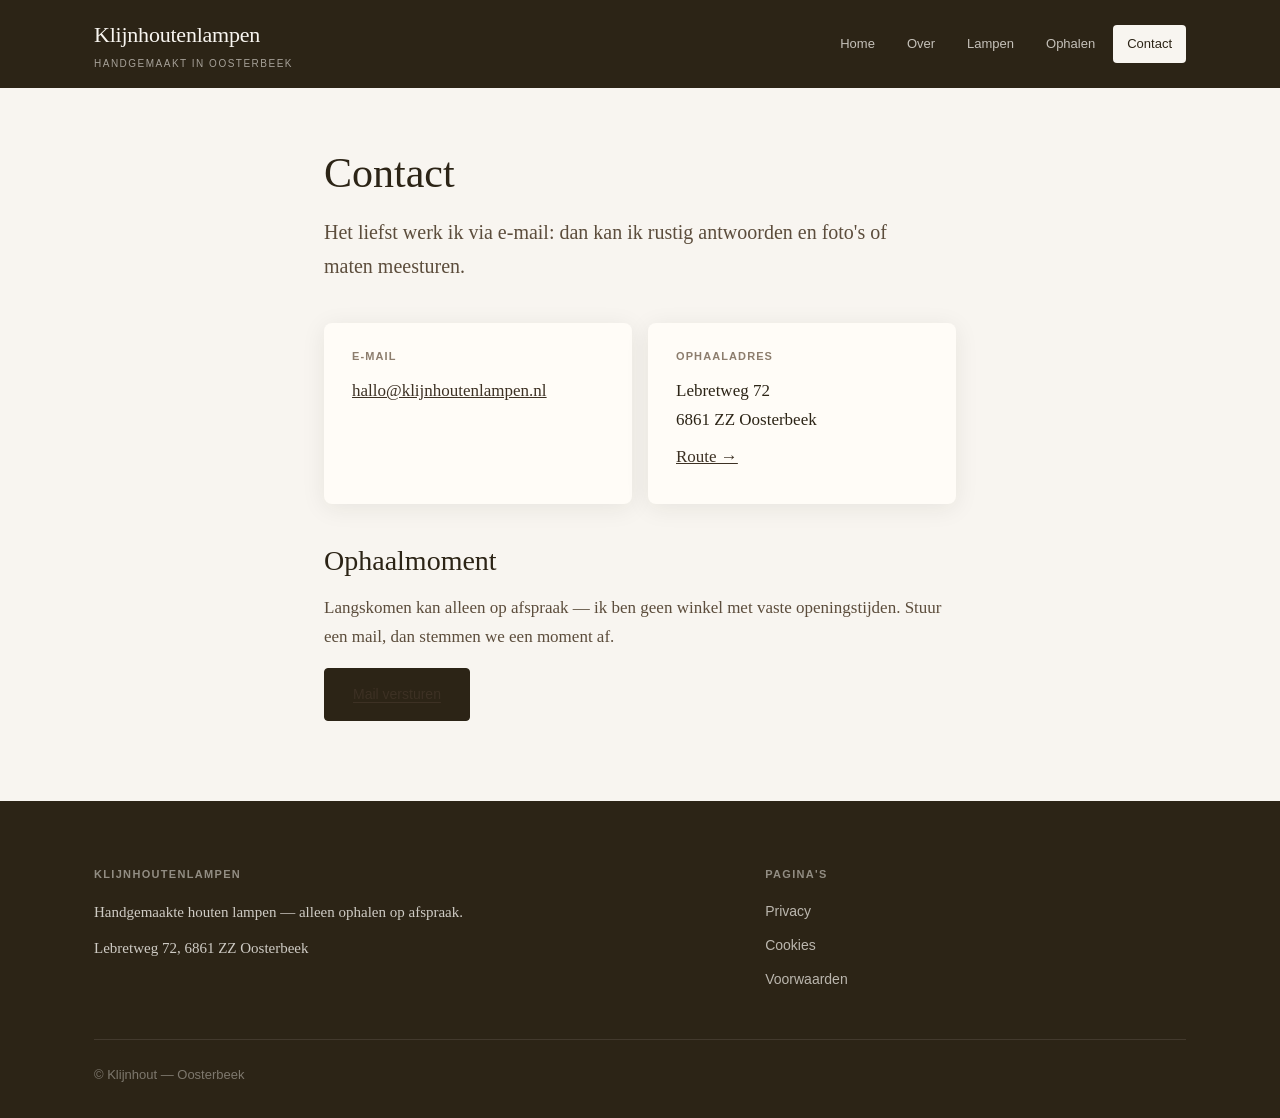
==== commit 64473713: "Warm hout-design: donkere header/footer, grote hero-foto, galerij-sectie, features met iconen Made-w" ====
--- a/contact.html
+++ b/contact.html
@@ -14,7 +14,7 @@
     <div class="container header__inner">
       <a class="logo" href="index.html">
         <p class="logo__name">Klijnhoutenlampen</p>
-        <p class="logo__sub">Oosterbeek</p>
+        <p class="logo__sub">Handgemaakt in Oosterbeek</p>
       </a>
       <nav class="nav" aria-label="Hoofdmenu">
         <a href="index.html">Home</a>
@@ -31,20 +31,22 @@
       <h1 class="page__title">Contact</h1>
       <p class="page__intro">Het liefst werk ik via e-mail: dan kan ik rustig antwoorden en foto's of maten meesturen.</p>
 
-      <div class="contact-card">
-        <strong>E-mail</strong>
-        <p><a href="mailto:hallo@klijnhoutenlampen.nl">hallo@klijnhoutenlampen.nl</a></p>
+      <div class="contact-cards">
+        <div class="contact-card">
+          <strong>E-mail</strong>
+          <p><a href="mailto:hallo@klijnhoutenlampen.nl">hallo@klijnhoutenlampen.nl</a></p>
+        </div>
+        <div class="contact-card">
+          <strong>Ophaaladres</strong>
+          <p>Lebretweg 72<br>6861 ZZ Oosterbeek</p>
+          <p><a href="https://www.openstreetmap.org/search?query=Lebretweg%2072%2C%206861%20ZZ%20Oosterbeek">Route →</a></p>
+        </div>
       </div>
 
-      <div class="contact-card">
-        <strong>Ophaaladres</strong>
-        <p>Lebretweg 72<br>6861 ZZ Oosterbeek</p>
-        <p><a href="https://www.openstreetmap.org/search?query=Lebretweg%2072%2C%206861%20ZZ%20Oosterbeek">Route plannen</a></p>
-      </div>
-
-      <div class="prose" style="margin-top: 40px;">
+      <div class="prose">
         <h2>Ophaalmoment</h2>
         <p>Langskomen kan alleen op afspraak — ik ben geen winkel met vaste openingstijden. Stuur een mail, dan stemmen we een moment af.</p>
+        
         <a class="btn btn--dark" href="mailto:hallo@klijnhoutenlampen.nl">Mail versturen</a>
       </div>
     </div>
@@ -68,7 +70,7 @@
         </div>
       </div>
       <div class="footer__bottom">
-        <p>© Klijnhout</p>
+        <p>© Klijnhout — Oosterbeek</p>
       </div>
     </div>
   </footer>
--- a/css/style.css
+++ b/css/style.css
@@ -1,49 +1,50 @@
-/* Klijnhoutenlampen — clean, editorial design */
+/* Klijnhoutenlampen — warm, ambachtelijk design */
 
 :root {
-  --text: #1a1a1a;
-  --text-2: #4a4a4a;
-  --text-3: #777;
-  --bg: #fafafa;
-  --bg-2: #f0f0f0;
-  --border: #e0e0e0;
-  --accent: #1a1a1a;
-  --white: #fff;
-  --font: -apple-system, BlinkMacSystemFont, "Segoe UI", Roboto, sans-serif;
-  --serif: "Georgia", "Times New Roman", serif;
+  --wood-dark: #2c2416;
+  --wood: #3d3124;
+  --wood-light: #5c4d3c;
+  --cream: #f8f5f0;
+  --cream-dark: #efe9e0;
+  --warm-white: #fffcf7;
+  --text: #2c2416;
+  --text-soft: #5c4d3c;
+  --text-muted: #8c7d6d;
+  --border: rgba(44, 36, 22, 0.12);
+  --border-strong: rgba(44, 36, 22, 0.2);
+  --shadow-soft: 0 4px 24px rgba(44, 36, 22, 0.08);
+  --shadow-medium: 0 8px 40px rgba(44, 36, 22, 0.12);
+  --font: Georgia, "Times New Roman", serif;
+  --font-sans: -apple-system, BlinkMacSystemFont, "Segoe UI", Roboto, sans-serif;
 }
 
 *, *::before, *::after { box-sizing: border-box; }
-
 html { scroll-behavior: smooth; }
 
 body {
   margin: 0;
   font-family: var(--font);
-  font-size: 16px;
-  line-height: 1.6;
-  color: var(--text-2);
-  background: var(--white);
+  font-size: 17px;
+  line-height: 1.7;
+  color: var(--text-soft);
+  background: var(--cream);
   -webkit-font-smoothing: antialiased;
 }
 
 h1, h2, h3 {
-  font-family: var(--serif);
+  font-family: var(--font);
   font-weight: 400;
   color: var(--text);
   line-height: 1.2;
 }
 
-a { color: var(--text); }
-
+a { color: var(--wood); }
 img { display: block; max-width: 100%; height: auto; }
 
 .visually-hidden {
   position: absolute;
-  width: 1px;
-  height: 1px;
-  padding: 0;
-  margin: -1px;
+  width: 1px; height: 1px;
+  padding: 0; margin: -1px;
   overflow: hidden;
   clip: rect(0, 0, 0, 0);
   border: 0;
@@ -51,7 +52,7 @@
 
 /* Layout */
 .container {
-  max-width: 1200px;
+  max-width: 1140px;
   margin: 0 auto;
   padding: 0 24px;
 }
@@ -62,12 +63,9 @@
 
 /* Header */
 .header {
-  padding: 20px 0;
-  border-bottom: 1px solid var(--border);
-  background: var(--white);
-  position: sticky;
-  top: 0;
-  z-index: 100;
+  padding: 16px 0;
+  background: var(--wood-dark);
+  color: var(--cream);
 }
 
 .header__inner {
@@ -80,93 +78,109 @@
 
 .logo {
   text-decoration: none;
-  color: var(--text);
+  color: var(--cream);
 }
 
 .logo__name {
   margin: 0;
-  font-family: var(--serif);
-  font-size: 20px;
+  font-size: 22px;
   font-weight: 400;
-  letter-spacing: -0.02em;
+  letter-spacing: -0.01em;
 }
 
 .logo__sub {
   margin: 2px 0 0;
-  font-size: 11px;
+  font-family: var(--font-sans);
+  font-size: 10px;
   text-transform: uppercase;
-  letter-spacing: 0.1em;
-  color: var(--text-3);
+  letter-spacing: 0.15em;
+  color: rgba(248, 245, 240, 0.6);
 }
 
 .nav {
   display: flex;
-  gap: 8px;
+  gap: 4px;
   flex-wrap: wrap;
 }
 
 .nav a {
-  font-size: 14px;
+  font-family: var(--font-sans);
+  font-size: 13px;
+  font-weight: 500;
   text-decoration: none;
-  color: var(--text-2);
+  color: rgba(248, 245, 240, 0.75);
   padding: 8px 14px;
-  border-radius: 6px;
-  transition: background 0.15s, color 0.15s;
+  border-radius: 4px;
+  transition: all 0.15s ease;
 }
 
 .nav a:hover {
-  background: var(--bg);
-  color: var(--text);
+  color: var(--cream);
+  background: rgba(248, 245, 240, 0.1);
 }
 
 .nav a[aria-current="page"] {
-  background: var(--text);
-  color: var(--white);
-}
-
-/* Hero */
+  color: var(--wood-dark);
+  background: var(--cream);
+}
+
+/* Hero — grote foto centraal */
 .hero {
-  padding: 80px 0 60px;
-}
-
-@media (min-width: 768px) {
-  .hero { padding: 100px 0 80px; }
-}
-
-.hero__grid {
+  padding: 0;
+  background: var(--wood-dark);
+  color: var(--cream);
+}
+
+.hero__inner {
   display: grid;
-  gap: 48px;
-  align-items: center;
+  min-height: 85vh;
 }
 
 @media (min-width: 900px) {
-  .hero__grid {
-    grid-template-columns: 1fr 1fr;
-    gap: 64px;
+  .hero__inner {
+    grid-template-columns: 1fr 1.1fr;
+  }
+}
+
+.hero__content {
+  display: flex;
+  flex-direction: column;
+  justify-content: center;
+  padding: 60px 24px;
+}
+
+@media (min-width: 900px) {
+  .hero__content {
+    padding: 80px 64px 80px 48px;
   }
 }
 
 .hero__label {
   display: inline-block;
-  margin: 0 0 16px;
-  font-size: 12px;
+  margin: 0 0 20px;
+  font-family: var(--font-sans);
+  font-size: 11px;
+  font-weight: 600;
   text-transform: uppercase;
-  letter-spacing: 0.12em;
-  color: var(--text-3);
+  letter-spacing: 0.18em;
+  color: rgba(248, 245, 240, 0.5);
 }
 
 .hero__title {
-  margin: 0 0 20px;
-  font-size: clamp(32px, 5vw, 48px);
-  letter-spacing: -0.03em;
+  margin: 0 0 24px;
+  font-size: clamp(32px, 5vw, 52px);
+  font-weight: 400;
+  line-height: 1.1;
+  letter-spacing: -0.02em;
+  color: var(--cream);
 }
 
 .hero__text {
-  margin: 0 0 28px;
+  margin: 0 0 32px;
   font-size: 18px;
   line-height: 1.7;
-  color: var(--text-2);
-  max-width: 480px;
+  color: rgba(248, 245, 240, 0.8);
+  max-width: 440px;
 }
 
 .hero__buttons {
@@ -177,17 +191,16 @@
 
 .hero__image {
   position: relative;
+  min-height: 400px;
+  background: var(--wood);
 }
 
 .hero__image img {
+  position: absolute;
+  inset: 0;
   width: 100%;
-  border-radius: 8px;
-}
-
-.hero__caption {
-  margin: 12px 0 0;
-  font-size: 13px;
-  color: var(--text-3);
+  height: 100%;
+  object-fit: cover;
 }
 
 /* Buttons */
@@ -195,226 +208,466 @@
   display: inline-flex;
   align-items: center;
   gap: 8px;
-  padding: 12px 24px;
+  padding: 14px 28px;
+  font-family: var(--font-sans);
   font-size: 14px;
   font-weight: 500;
   text-decoration: none;
-  border-radius: 6px;
-  border: 1px solid var(--border);
-  background: var(--white);
+  border-radius: 4px;
+  border: 1px solid transparent;
+  cursor: pointer;
+  transition: all 0.2s ease;
+}
+
+.btn--light {
+  background: var(--cream);
+  color: var(--wood-dark);
+  border-color: var(--cream);
+}
+
+.btn--light:hover {
+  background: var(--warm-white);
+  transform: translateY(-1px);
+}
+
+.btn--outline {
+  background: transparent;
+  color: var(--cream);
+  border-color: rgba(248, 245, 240, 0.3);
+}
+
+.btn--outline:hover {
+  border-color: var(--cream);
+  background: rgba(248, 245, 240, 0.1);
+}
+
+.btn--dark {
+  background: var(--wood-dark);
+  color: var(--cream);
+  border-color: var(--wood-dark);
+}
+
+.btn--dark:hover {
+  background: var(--wood);
+}
+
+.btn--secondary {
+  background: transparent;
+  color: var(--wood);
+  border-color: var(--border-strong);
+}
+
+.btn--secondary:hover {
+  border-color: var(--wood);
+  background: var(--cream-dark);
+}
+
+/* Intro sectie */
+.intro-section {
+  padding: 80px 0;
+  background: var(--cream);
+  text-align: center;
+}
+
+.intro-section__title {
+  margin: 0 0 16px;
+  font-size: 14px;
+  font-family: var(--font-sans);
+  font-weight: 600;
+  text-transform: uppercase;
+  letter-spacing: 0.12em;
+  color: var(--text-muted);
+}
+
+.intro-section__text {
+  margin: 0 auto;
+  font-size: 28px;
+  line-height: 1.5;
   color: var(--text);
-  cursor: pointer;
-  transition: all 0.15s;
-}
-
-.btn:hover {
-  border-color: var(--text);
-}
-
-.btn--dark {
-  background: var(--text);
-  border-color: var(--text);
-  color: var(--white);
-}
-
-.btn--dark:hover {
-  background: #333;
+  max-width: 720px;
 }
 
 /* Features */
 .features {
-  padding: 60px 0;
+  padding: 80px 0;
+  background: var(--warm-white);
   border-top: 1px solid var(--border);
+  border-bottom: 1px solid var(--border);
 }
 
 .features__grid {
   display: grid;
-  gap: 32px;
-}
-
-@media (min-width: 600px) {
+  gap: 48px;
+}
+
+@media (min-width: 700px) {
   .features__grid {
     grid-template-columns: repeat(3, 1fr);
-    gap: 48px;
+    gap: 32px;
   }
 }
 
 .feature {
-  text-align: left;
+  text-align: center;
+  padding: 32px 24px;
+}
+
+.feature__icon {
+  width: 56px;
+  height: 56px;
+  margin: 0 auto 20px;
+  background: var(--wood-dark);
+  border-radius: 50%;
+  display: flex;
+  align-items: center;
+  justify-content: center;
+}
+
+.feature__icon svg {
+  width: 24px;
+  height: 24px;
+  stroke: var(--cream);
+  stroke-width: 1.5;
+  fill: none;
 }
 
 .feature__title {
-  margin: 0 0 8px;
-  font-family: var(--font);
-  font-size: 14px;
-  font-weight: 600;
-  text-transform: uppercase;
-  letter-spacing: 0.05em;
-  color: var(--text);
-}
-
-.feature__text {
-  margin: 0;
-  font-size: 15px;
-  line-height: 1.6;
-  color: var(--text-2);
-}
-
-/* Section */
-.section {
-  padding: 60px 0;
-  border-top: 1px solid var(--border);
-}
-
-.section__title {
   margin: 0 0 12px;
-  font-size: 28px;
-}
-
-.section__text {
-  margin: 0 0 20px;
-  max-width: 560px;
-  color: var(--text-2);
-}
-
-.section__list {
-  margin: 0 0 24px;
-  padding-left: 20px;
-  max-width: 560px;
-}
-
-.section__list li {
-  margin-bottom: 8px;
-  color: var(--text-2);
-}
-
-/* Gallery */
-.gallery {
-  display: grid;
-  gap: 24px;
-}
-
-@media (min-width: 600px) {
-  .gallery {
-    grid-template-columns: repeat(2, 1fr);
-  }
-}
-
-.card {
-  background: var(--white);
-  border: 1px solid var(--border);
-  border-radius: 8px;
-  overflow: hidden;
-  transition: box-shadow 0.2s;
-}
-
-.card:hover {
-  box-shadow: 0 8px 32px rgba(0,0,0,0.08);
-}
-
-.card img {
-  width: 100%;
-  aspect-ratio: 4 / 5;
-  object-fit: cover;
-}
-
-.card__body {
-  padding: 16px 20px;
-  border-top: 1px solid var(--border);
-}
-
-.card__title {
-  margin: 0 0 4px;
-  font-family: var(--font);
-  font-size: 15px;
-  font-weight: 600;
-  color: var(--text);
-}
-
-.card__text {
-  margin: 0;
-  font-size: 14px;
-  color: var(--text-3);
-}
-
-.empty {
-  padding: 32px;
-  text-align: center;
-  color: var(--text-3);
-  border: 1px dashed var(--border);
-  border-radius: 8px;
-}
-
-/* Page */
-.page {
-  padding: 60px 0 80px;
-}
-
-.page__title {
-  margin: 0 0 16px;
-  font-size: 36px;
-}
-
-.page__intro {
-  margin: 0 0 32px;
-  font-size: 18px;
-  color: var(--text-2);
-  max-width: 560px;
-}
-
-.prose p {
-  margin: 0 0 16px;
-}
-
-.prose h2 {
-  margin: 40px 0 12px;
-  font-size: 24px;
-}
-
-.prose h2:first-child {
-  margin-top: 0;
-}
-
-.prose ul {
-  margin: 0 0 16px;
-  padding-left: 20px;
-}
-
-.prose li {
-  margin-bottom: 6px;
-}
-
-.prose a {
-  color: var(--text);
-  text-decoration: underline;
-  text-underline-offset: 3px;
-}
-
-/* Info box */
-.info-box {
-  margin: 24px 0;
-  padding: 20px 24px;
-  background: var(--bg);
-  border-radius: 8px;
-}
-
-.info-box strong {
-  display: block;
-  margin-bottom: 8px;
+  font-family: var(--font-sans);
   font-size: 13px;
+  font-weight: 700;
   text-transform: uppercase;
   letter-spacing: 0.08em;
   color: var(--text);
 }
 
-.info-box p {
+.feature__text {
   margin: 0;
+  font-size: 16px;
   line-height: 1.6;
-}
-
-.info-box a {
+  color: var(--text-soft);
+}
+
+/* Galerij preview */
+.gallery-preview {
+  padding: 80px 0;
+  background: var(--cream);
+}
+
+.gallery-preview__header {
+  text-align: center;
+  margin-bottom: 48px;
+}
+
+.gallery-preview__title {
+  margin: 0 0 12px;
+  font-size: 36px;
+}
+
+.gallery-preview__text {
+  margin: 0;
+  color: var(--text-soft);
+  font-size: 18px;
+}
+
+.gallery-preview__grid {
+  display: grid;
+  gap: 24px;
+}
+
+@media (min-width: 700px) {
+  .gallery-preview__grid {
+    grid-template-columns: repeat(2, 1fr);
+  }
+}
+
+.gallery-preview__cta {
+  text-align: center;
+  margin-top: 48px;
+}
+
+/* Cards */
+.card {
+  background: var(--warm-white);
+  border-radius: 8px;
+  overflow: hidden;
+  box-shadow: var(--shadow-soft);
+  transition: transform 0.3s ease, box-shadow 0.3s ease;
+}
+
+.card:hover {
+  transform: translateY(-4px);
+  box-shadow: var(--shadow-medium);
+}
+
+.card__image {
+  position: relative;
+  aspect-ratio: 4 / 5;
+  overflow: hidden;
+  background: var(--cream-dark);
+}
+
+.card__image img {
+  width: 100%;
+  height: 100%;
+  object-fit: cover;
+  transition: transform 0.4s ease;
+}
+
+.card:hover .card__image img {
+  transform: scale(1.03);
+}
+
+.card__body {
+  padding: 20px 24px 24px;
+}
+
+.card__title {
+  margin: 0 0 8px;
+  font-size: 20px;
   color: var(--text);
 }
+
+.card__text {
+  margin: 0;
+  font-size: 15px;
+  color: var(--text-muted);
+}
+
+/* CTA sectie */
+.cta-section {
+  padding: 100px 0;
+  background: var(--wood-dark);
+  color: var(--cream);
+  text-align: center;
+}
+
+.cta-section__title {
+  margin: 0 0 16px;
+  font-size: 40px;
+  color: var(--cream);
+}
+
+.cta-section__text {
+  margin: 0 auto 32px;
+  font-size: 18px;
+  line-height: 1.7;
+  color: rgba(248, 245, 240, 0.8);
+  max-width: 520px;
+}
+
+.cta-section__buttons {
+  display: flex;
+  flex-wrap: wrap;
+  justify-content: center;
+  gap: 12px;
+}
+
+/* Over sectie op home */
+.about-preview {
+  padding: 80px 0;
+  background: var(--cream-dark);
+}
+
+.about-preview__grid {
+  display: grid;
+  gap: 48px;
+  align-items: center;
+}
+
+@media (min-width: 800px) {
+  .about-preview__grid {
+    grid-template-columns: 1fr 1fr;
+    gap: 64px;
+  }
+}
+
+.about-preview__image {
+  border-radius: 8px;
+  overflow: hidden;
+  box-shadow: var(--shadow-medium);
+}
+
+.about-preview__image img {
+  width: 100%;
+  display: block;
+}
+
+.about-preview__content {
+  max-width: 480px;
+}
+
+.about-preview__title {
+  margin: 0 0 20px;
+  font-size: 32px;
+}
+
+.about-preview__text {
+  margin: 0 0 12px;
+  font-size: 17px;
+  line-height: 1.7;
+}
+
+.about-preview__list {
+  margin: 20px 0 28px;
+  padding-left: 20px;
+}
+
+.about-preview__list li {
+  margin-bottom: 8px;
+  color: var(--text-soft);
+}
+
+/* Footer */
+.footer {
+  padding: 64px 0 32px;
+  background: var(--wood-dark);
+  color: var(--cream);
+}
+
+.footer__grid {
+  display: grid;
+  gap: 40px;
+}
+
+@media (min-width: 600px) {
+  .footer__grid {
+    grid-template-columns: 1.5fr 1fr;
+  }
+}
+
+.footer__col strong {
+  display: block;
+  margin-bottom: 16px;
+  font-family: var(--font-sans);
+  font-size: 11px;
+  font-weight: 700;
+  text-transform: uppercase;
+  letter-spacing: 0.12em;
+  color: rgba(248, 245, 240, 0.5);
+}
+
+.footer__col p {
+  margin: 0 0 10px;
+  font-size: 15px;
+  color: rgba(248, 245, 240, 0.8);
+}
+
+.footer__col a {
+  color: var(--cream);
+  text-decoration: underline;
+  text-underline-offset: 3px;
+}
+
+.footer__links {
+  display: flex;
+  flex-direction: column;
+  gap: 10px;
+}
+
+.footer__links a {
+  font-family: var(--font-sans);
+  font-size: 14px;
+  color: rgba(248, 245, 240, 0.7);
+  text-decoration: none;
+}
+
+.footer__links a:hover {
+  color: var(--cream);
+}
+
+.footer__bottom {
+  margin-top: 48px;
+  padding-top: 24px;
+  border-top: 1px solid rgba(248, 245, 240, 0.1);
+  font-family: var(--font-sans);
+  font-size: 13px;
+  color: rgba(248, 245, 240, 0.4);
+}
+
+.footer__bottom p { margin: 0; }
+
+/* Page layout */
+.page {
+  padding: 60px 0 80px;
+}
+
+.page__title {
+  margin: 0 0 16px;
+  font-size: 42px;
+}
+
+.page__intro {
+  margin: 0 0 40px;
+  font-size: 20px;
+  color: var(--text-soft);
+  max-width: 600px;
+}
+
+.prose p { margin: 0 0 16px; }
+
+.prose h2 {
+  margin: 48px 0 16px;
+  font-size: 28px;
+}
+
+.prose h2:first-child { margin-top: 0; }
+
+.prose ul {
+  margin: 0 0 20px;
+  padding-left: 24px;
+}
+
+.prose li { margin-bottom: 8px; }
+
+.prose a {
+  color: var(--wood);
+  text-decoration: underline;
+  text-underline-offset: 3px;
+}
+
+/* Gallery page */
+.gallery {
+  display: grid;
+  gap: 32px;
+}
+
+@media (min-width: 700px) {
+  .gallery { grid-template-columns: repeat(2, 1fr); }
+}
+
+.empty {
+  padding: 48px;
+  text-align: center;
+  color: var(--text-muted);
+  border: 2px dashed var(--border);
+  border-radius: 8px;
+  background: var(--warm-white);
+}
+
+/* Info boxes */
+.info-box {
+  margin: 32px 0;
+  padding: 28px 32px;
+  background: var(--warm-white);
+  border-radius: 8px;
+  border-left: 4px solid var(--wood);
+}
+
+.info-box strong {
+  display: block;
+  margin-bottom: 12px;
+  font-family: var(--font-sans);
+  font-size: 12px;
+  font-weight: 700;
+  text-transform: uppercase;
+  letter-spacing: 0.1em;
+  color: var(--text-muted);
+}
+
+.info-box p { margin: 0 0 8px; }
+.info-box p:last-child { margin: 0; }
+.info-box a { color: var(--wood); }
 
 /* Steps */
 .steps {
@@ -426,9 +679,9 @@
 
 .steps li {
   position: relative;
-  padding-left: 48px;
-  margin-bottom: 20px;
-  min-height: 32px;
+  padding-left: 56px;
+  margin-bottom: 28px;
+  min-height: 40px;
 }
 
 .steps li::before {
@@ -437,119 +690,61 @@
   position: absolute;
   left: 0;
   top: 0;
-  width: 32px;
-  height: 32px;
-  line-height: 32px;
+  width: 40px;
+  height: 40px;
+  line-height: 40px;
   text-align: center;
-  font-size: 14px;
-  font-weight: 600;
-  color: var(--white);
-  background: var(--text);
+  font-family: var(--font-sans);
+  font-size: 16px;
+  font-weight: 700;
+  color: var(--cream);
+  background: var(--wood-dark);
   border-radius: 50%;
 }
 
 /* Contact cards */
+.contact-cards {
+  display: flex;
+  flex-wrap: wrap;
+  gap: 16px;
+  margin-bottom: 40px;
+}
+
 .contact-card {
-  display: inline-block;
-  margin: 0 16px 16px 0;
-  padding: 20px 24px;
-  background: var(--bg);
+  flex: 1;
+  min-width: 240px;
+  padding: 24px 28px;
+  background: var(--warm-white);
   border-radius: 8px;
-  min-width: 240px;
+  box-shadow: var(--shadow-soft);
 }
 
 .contact-card strong {
   display: block;
-  margin-bottom: 8px;
-  font-size: 12px;
+  margin-bottom: 12px;
+  font-family: var(--font-sans);
+  font-size: 11px;
+  font-weight: 700;
   text-transform: uppercase;
-  letter-spacing: 0.08em;
-  color: var(--text-3);
-}
-
-.contact-card p {
-  margin: 0;
-  color: var(--text);
-}
-
-.contact-card a {
-  color: var(--text);
-  text-decoration: underline;
-}
-
-/* Footer */
-.footer {
-  padding: 48px 0;
-  border-top: 1px solid var(--border);
-  background: var(--bg);
-}
-
-.footer__grid {
-  display: grid;
-  gap: 32px;
-}
-
-@media (min-width: 600px) {
-  .footer__grid {
-    grid-template-columns: 2fr 1fr;
-  }
-}
-
-.footer__col strong {
-  display: block;
-  margin-bottom: 12px;
-  font-size: 12px;
-  text-transform: uppercase;
-  letter-spacing: 0.08em;
-  color: var(--text-3);
-}
-
-.footer__col p {
-  margin: 0 0 8px;
-  font-size: 14px;
-  color: var(--text-2);
-}
-
-.footer__links {
-  display: flex;
-  flex-wrap: wrap;
-  gap: 8px 20px;
-}
-
-.footer__links a {
-  font-size: 14px;
-  color: var(--text-2);
-  text-decoration: none;
-}
-
-.footer__links a:hover {
-  color: var(--text);
-  text-decoration: underline;
-}
-
-.footer__bottom {
-  margin-top: 32px;
-  padding-top: 24px;
-  border-top: 1px solid var(--border);
-  font-size: 13px;
-  color: var(--text-3);
-}
-
-.footer__bottom p {
-  margin: 0;
-}
+  letter-spacing: 0.1em;
+  color: var(--text-muted);
+}
+
+.contact-card p { margin: 0 0 8px; color: var(--text); }
+.contact-card a { color: var(--wood); }
 
 /* Skip link */
 .skip-link {
   position: absolute;
   left: -9999px;
-  padding: 8px 16px;
-  background: var(--text);
-  color: var(--white);
+  padding: 12px 20px;
+  background: var(--wood-dark);
+  color: var(--cream);
   z-index: 9999;
+  font-family: var(--font-sans);
 }
 
 .skip-link:focus {
-  left: 8px;
-  top: 8px;
-}
+  left: 12px;
+  top: 12px;
+}
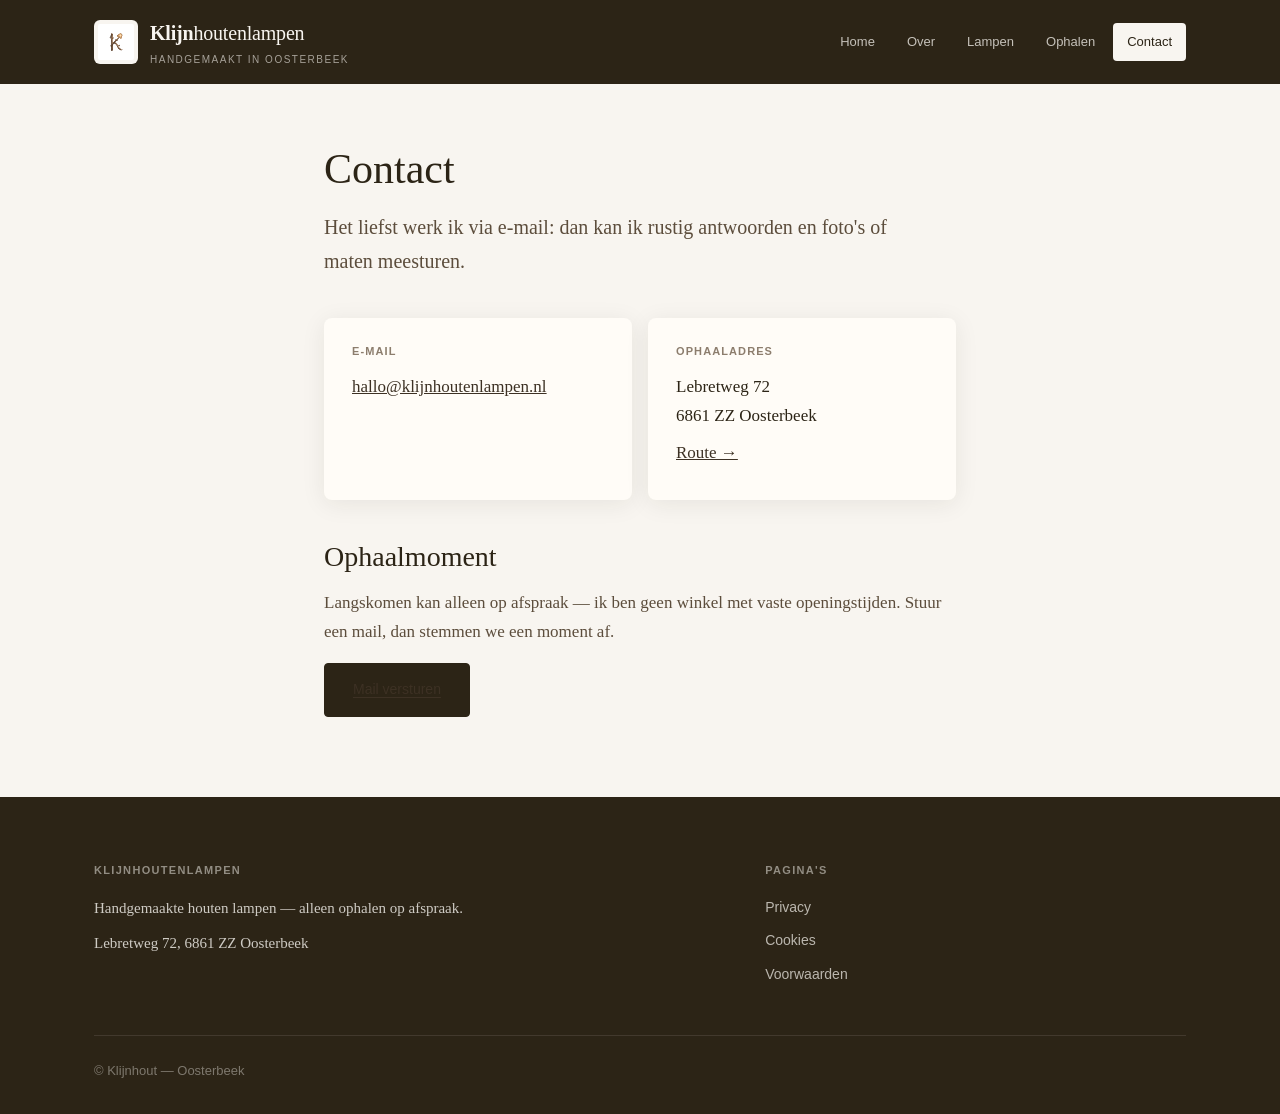
==== commit 82103b70: "Update logo structure and styles for improved layout and branding consistency - Replaced text logo w" ====
--- a/contact.html
+++ b/contact.html
@@ -13,8 +13,11 @@
   <header class="header">
     <div class="container header__inner">
       <a class="logo" href="index.html">
-        <p class="logo__name">Klijnhoutenlampen</p>
-        <p class="logo__sub">Handgemaakt in Oosterbeek</p>
+        <img class="logo__icon" src="images/logo.svg" alt="" width="44" height="44">
+        <div class="logo__text">
+          <p class="logo__name"><span>Klijn</span>houtenlampen</p>
+          <p class="logo__sub">Handgemaakt in Oosterbeek</p>
+        </div>
       </a>
       <nav class="nav" aria-label="Hoofdmenu">
         <a href="index.html">Home</a>
--- a/css/style.css
+++ b/css/style.css
@@ -77,19 +77,40 @@
 }
 
 .logo {
+  display: flex;
+  align-items: center;
+  gap: 12px;
   text-decoration: none;
   color: var(--cream);
+}
+
+.logo__icon {
+  width: 44px;
+  height: 44px;
+  border-radius: 6px;
+  object-fit: contain;
+  background: var(--cream);
+  padding: 4px;
+}
+
+.logo__text {
+  display: flex;
+  flex-direction: column;
 }
 
 .logo__name {
   margin: 0;
-  font-size: 22px;
+  font-size: 20px;
   font-weight: 400;
   letter-spacing: -0.01em;
 }
 
+.logo__name span {
+  font-weight: 600;
+}
+
 .logo__sub {
-  margin: 2px 0 0;
+  margin: 1px 0 0;
   font-family: var(--font-sans);
   font-size: 10px;
   text-transform: uppercase;
